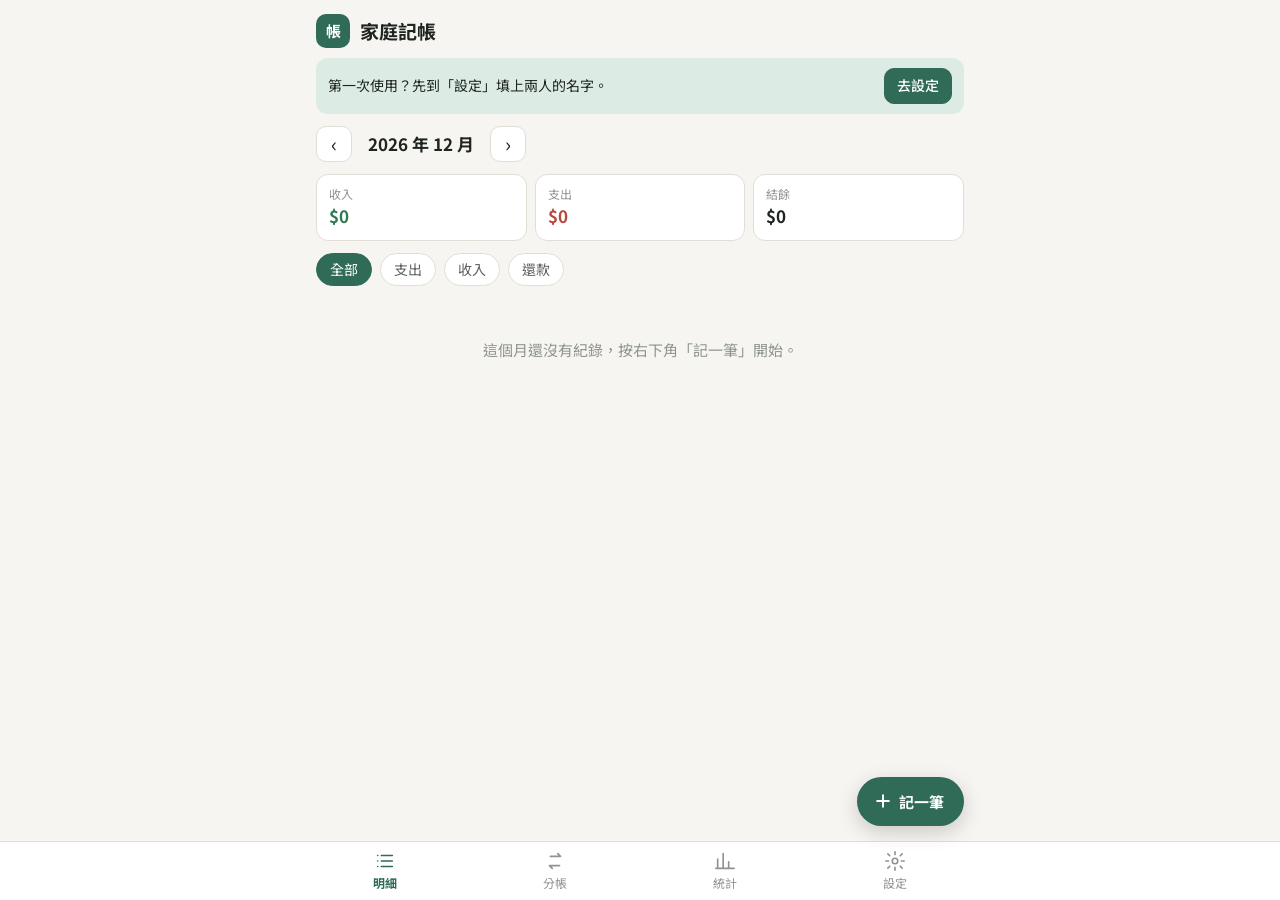
==== apps-script/index.html @ 6732fd61 "update 週日 2026/10/04  0:52:11.28" ====
<!doctype html>
<html lang="zh-Hant">
<head>
<meta charset="utf-8">
<meta name="viewport" content="width=device-width, initial-scale=1, viewport-fit=cover">
<meta name="theme-color" content="#2F6B57">
<!--
  家庭記帳（網頁）
  這個檔案要貼到 Google 試算表的 Apps Script 裡，檔名取 index。
  樣式（<style>）和功能（<script>）都在這一個檔案裡，每一段開頭都有註解說明。
-->
<title>家庭記帳</title>
<link rel="preconnect" href="https://fonts.googleapis.com">
<link rel="preconnect" href="https://fonts.gstatic.com" crossorigin>
<link rel="stylesheet" href="https://fonts.googleapis.com/css2?family=Noto+Sans+TC:wght@400;500;700&display=swap">
<style>
/* ===== css/base.css ===== */
/* ==========================================================
   css/base.css
   顏色主題（淺色／深色）、字型。想換配色改 :root 裡的變數。
   ========================================================== */

html{color-scheme:light}
[hidden]{display:none!important}
:root{
  --bg:#F6F5F1; --surface:#FFFFFF; --surface-2:#EFEDE7; --line:#E2DED5;
  --ink:#1F2421; --ink-2:#5B625D; --ink-3:#8F948F;
  --accent:#2F6B57; --accent-soft:#DCEBE4;     /* 主色（綠） */
  --inc:#2F7A55;  --inc-soft:#DDEFE5;          /* 收入 */
  --exp:#B8483E;  --exp-soft:#F6E1DD;          /* 支出 */
  --tr:#8A6A1F;   --tr-soft:#F3EAD3;           /* 還款 */
  --pa:#3567A6;   --pb:#C0506F;                /* 兩個人的代表色 */
  --shadow:0 1px 2px rgba(20,30,25,.05),0 4px 14px rgba(20,30,25,.05);
  --sans:"Noto Sans TC","PingFang TC","Microsoft JhengHei",system-ui,sans-serif;
}
@media (prefers-color-scheme:dark){
  :root:not([data-theme="light"]){
    color-scheme:dark;
    --bg:#121614; --surface:#1B201D; --surface-2:#242A26; --line:#323A35;
    --ink:#E9EEEA; --ink-2:#B3BCB6; --ink-3:#7F8983;
    --accent:#6FC3A3; --accent-soft:#1F3A30;
    --inc:#6CC596; --inc-soft:#1E3429;
    --exp:#EE8A7E; --exp-soft:#3D2420;
    --tr:#D9B65E; --tr-soft:#382E18;
    --pa:#7FA9E0; --pb:#E68AA4;
    --shadow:0 1px 2px rgba(0,0,0,.3),0 4px 14px rgba(0,0,0,.25);
  }
}
:root[data-theme="dark"]{
  color-scheme:dark;
  --bg:#121614; --surface:#1B201D; --surface-2:#242A26; --line:#323A35;
  --ink:#E9EEEA; --ink-2:#B3BCB6; --ink-3:#7F8983;
  --accent:#6FC3A3; --accent-soft:#1F3A30;
  --inc:#6CC596; --inc-soft:#1E3429;
  --exp:#EE8A7E; --exp-soft:#3D2420;
  --tr:#D9B65E; --tr-soft:#382E18;
  --pa:#7FA9E0; --pb:#E68AA4;
  --shadow:0 1px 2px rgba(0,0,0,.3),0 4px 14px rgba(0,0,0,.25);
}
*{box-sizing:border-box}
body{margin:0;background:var(--bg);color:var(--ink);font-family:var(--sans);font-size:15px;line-height:1.55;-webkit-font-smoothing:antialiased}
body.lock{overflow:hidden}
button,input,select,textarea{font:inherit;color:inherit}
button{cursor:pointer}
a{color:var(--accent)}
:focus-visible{outline:2px solid var(--accent);outline-offset:2px}
.num{font-variant-numeric:tabular-nums}
h1,h2,h3{margin:0;line-height:1.3}
</style>
<style>
/* ===== css/app.css ===== */
/* ==========================================================
   css/app.css
   版面與元件：頁首、分頁列、卡片、列表、分帳、統計、表單。
   ========================================================== */

/* ---------- 版面 ---------- */
.wrap{max-width:680px;margin:0 auto;padding:0 16px calc(150px + env(safe-area-inset-bottom,0px))}
.top{display:flex;align-items:center;gap:10px;padding:calc(14px + env(safe-area-inset-top,0px)) 0 10px}
.top h1{font-size:19px;flex:1}
.logo{width:34px;height:34px;border-radius:10px;background:var(--accent);color:#fff;display:grid;place-items:center;font-weight:700}
.logo.big{width:56px;height:56px;font-size:26px;border-radius:16px;margin:0 auto 12px}
.avatar{width:32px;height:32px;border-radius:50%;background:var(--accent-soft);color:var(--accent);display:grid;place-items:center;font-weight:700}

/* 底部分頁列 */
.tabbar{position:fixed;left:0;right:0;bottom:0;z-index:20;display:flex;justify-content:center;background:var(--surface);border-top:1px solid var(--line);padding-bottom:env(safe-area-inset-bottom,0px)}
.tab{flex:1;max-width:170px;background:none;border:0;padding:8px 0 7px;display:flex;flex-direction:column;align-items:center;gap:2px;color:var(--ink-3);font-size:12px}
.tab svg{width:22px;height:22px}
.tab.on{color:var(--accent);font-weight:700}

/* 記一筆按鈕 */
.fab{position:fixed;z-index:21;right:max(16px,calc(50% - 324px));bottom:calc(74px + env(safe-area-inset-bottom,0px));display:flex;align-items:center;gap:6px;padding:13px 20px 13px 16px;border:0;border-radius:999px;background:var(--accent);color:#fff;font-weight:700;box-shadow:0 6px 20px rgba(0,0,0,.18)}
.fab svg{width:20px;height:20px}

/* ---------- 共用元件 ---------- */
.card{background:var(--surface);border:1px solid var(--line);border-radius:14px;box-shadow:var(--shadow);margin-bottom:14px}
.card.pad{padding:16px}
.card h3{font-size:15px;margin-bottom:12px}
.btn{border:1px solid var(--line);background:var(--surface);border-radius:10px;padding:9px 16px;font-weight:500}
.btn.small{padding:6px 12px;font-size:14px}
.btn.primary{background:var(--accent);border-color:var(--accent);color:#fff}
.btn.danger{color:var(--exp);border-color:var(--exp-soft);margin-right:auto}
.link{background:none;border:0;color:var(--accent);padding:0;font-size:13px}
.icon-btn{width:36px;height:36px;border-radius:10px;border:1px solid var(--line);background:var(--surface);font-size:20px;line-height:1}
.chips{display:flex;gap:8px;overflow-x:auto;margin:4px 0 14px;padding-bottom:2px}
.chips.cwrap{flex-wrap:wrap;overflow:visible;margin:0}
.chip{flex:none;border:1px solid var(--line);background:var(--surface);border-radius:999px;padding:5px 13px;font-size:14px;color:var(--ink-2)}
.chip.on{background:var(--accent);border-color:var(--accent);color:#fff}
.empty{text-align:center;color:var(--ink-3);padding:36px 12px}
.empty.small{padding:12px}
.hint{color:var(--ink-3);font-size:13px;margin:6px 0 12px}
.notice{display:flex;align-items:center;gap:10px;justify-content:space-between;background:var(--accent-soft);border-radius:12px;padding:10px 12px;margin-bottom:12px;font-size:14px}
.notice.err{background:var(--exp-soft);color:var(--exp)}
.dot{display:inline-block;width:10px;height:10px;border-radius:50%;margin-right:6px;vertical-align:middle}
.dot.pa-A{background:var(--pa)}.dot.pa-B{background:var(--pb)}
span.pa-A{color:var(--pa)}span.pa-B{color:var(--pb)}

/* 月份切換 */
.monthbar{display:flex;align-items:center;gap:10px;margin:6px 0 12px}
.monthbar b{font-size:17px;min-width:118px;text-align:center}

/* 三格統計 */
.stats3{display:grid;grid-template-columns:repeat(3,1fr);gap:8px;margin-bottom:12px}
.stats3>div{background:var(--surface);border:1px solid var(--line);border-radius:12px;padding:10px 12px;min-width:0}
.stats3 small{display:block;color:var(--ink-3);font-size:12px;white-space:nowrap;overflow:hidden;text-overflow:ellipsis}
.stats3 b{font-size:17px;display:block;white-space:nowrap;overflow:hidden;text-overflow:ellipsis}
.inc{color:var(--inc)}.exp{color:var(--exp)}

/* ---------- 明細列表 ---------- */
.day{margin-bottom:4px}
.day-h{display:flex;justify-content:space-between;align-items:baseline;padding:4px 4px 6px}
.day-h small{color:var(--ink-3)}
.list{overflow:hidden}
.row{display:flex;align-items:center;gap:12px;width:100%;text-align:left;background:none;border:0;border-bottom:1px solid var(--line);padding:11px 14px}
.row:last-child{border-bottom:0}
.row:hover{background:var(--surface-2)}
.cat{flex:none;width:36px;height:36px;border-radius:50%;display:grid;place-items:center;font-weight:700;font-size:15px}
.cat.exp{background:var(--exp-soft);color:var(--exp)}
.cat.inc{background:var(--inc-soft);color:var(--inc)}
.cat.tr{background:var(--tr-soft);color:var(--tr)}
.row-main{flex:1;min-width:0;display:flex;flex-direction:column}
.row-t{display:flex;gap:8px;align-items:baseline;min-width:0}
.row-t .note{color:var(--ink-2);white-space:nowrap;overflow:hidden;text-overflow:ellipsis}
.row-main small{color:var(--ink-3);font-size:12.5px}
.row-main .owe{color:var(--accent);font-weight:500}
.row-main .run{color:var(--ink-2)}
.amt{flex:none;font-weight:700}
.amt.tr{color:var(--tr)}

/* ---------- 分帳 ---------- */
.hero{background:var(--surface);border:1px solid var(--line);border-radius:18px;box-shadow:var(--shadow);text-align:center;padding:20px 16px;margin:6px 0 12px}
.hero small{color:var(--ink-3)}
.hero-who{font-size:18px;font-weight:700;margin-top:2px}
.hero-big{font-size:40px;font-weight:700;letter-spacing:.5px;margin:2px 0 12px}
.hero.even .hero-big{color:var(--inc);margin-bottom:0}
.hero.even p{margin:0;color:var(--ink-3)}

/* ---------- 統計 ---------- */
.hbars{display:flex;flex-direction:column;gap:9px}
.hbar{display:grid;grid-template-columns:72px 1fr auto;gap:10px;align-items:center;font-size:14px}
.hb-k{white-space:nowrap;overflow:hidden;text-overflow:ellipsis}
.hb-track{height:10px;background:var(--surface-2);border-radius:999px;overflow:hidden}
.hb-fill{display:block;height:100%;border-radius:999px}
.hb-fill.exp{background:var(--exp)}.hb-fill.inc{background:var(--inc)}
.hb-v{text-align:right;min-width:92px}
.hb-v small{color:var(--ink-3);margin-left:6px;font-size:12px}
.tbl{width:100%;border-collapse:collapse;font-size:14px}
.tbl th,.tbl td{padding:8px 4px;border-bottom:1px solid var(--line);text-align:right}
.tbl th:first-child{text-align:left}
.tbl thead th{color:var(--ink-3);font-weight:500;font-size:13px}
.trend{display:flex;gap:8px;align-items:flex-end;height:150px}
.tcol{flex:1;display:flex;flex-direction:column;align-items:center;height:100%;gap:4px}
.tcol small{color:var(--ink-3);font-size:12px}
.tcol.cur small{color:var(--ink);font-weight:700}
.tbars{flex:1;width:100%;display:flex;gap:3px;align-items:flex-end;justify-content:center}
.tb{width:38%;max-width:18px;border-radius:4px 4px 0 0;min-height:1px}
.tb.inc{background:var(--inc)}.tb.exp{background:var(--exp)}
.legend{display:flex;gap:14px;font-size:12px;color:var(--ink-3);margin-top:8px}
.legend i{display:inline-block;width:10px;height:10px;border-radius:3px;margin-right:4px;vertical-align:-1px}
.legend i.inc{background:var(--inc)}.legend i.exp{background:var(--exp)}

/* ---------- 設定 ---------- */
.pfield{display:flex;align-items:center;gap:8px;margin-bottom:10px}
.pfield .dot{margin:0}
.pf-l{font-weight:700;color:var(--ink-2);width:14px}
.field{display:flex;flex-direction:column;gap:5px;font-size:13px;color:var(--ink-2);min-width:0}
.acct-btns{display:flex;gap:8px;flex-wrap:wrap}
img.avatar{object-fit:cover}
.field.need .lbl::after{content:'（請選擇）';color:var(--exp);margin-left:4px}
input{width:100%;border:1px solid var(--line);background:var(--bg);border-radius:10px;padding:9px 11px;color:var(--ink);min-width:0}
input:focus{outline:2px solid var(--accent);outline-offset:-1px}
.tags{display:flex;flex-wrap:wrap;gap:8px;margin-bottom:12px}
.tag{display:inline-flex;align-items:center;gap:2px;background:var(--surface-2);border-radius:999px;padding:4px 6px 4px 12px;font-size:14px}
.tag button{border:0;background:none;color:var(--ink-3);font-size:16px;line-height:1;padding:0 4px}
.addcat{display:flex;gap:8px}
.addcat input{flex:1}
.login{text-align:center;margin-top:40px;padding:32px 20px}
.login h2{margin-bottom:6px}
.login p{color:var(--ink-2)}
.gbtn{display:flex;justify-content:center;min-height:44px;align-items:center;margin:16px 0 4px;color:var(--ink-3)}
.login .notice{justify-content:center}

/* ---------- 表單 ---------- */
.scrim{position:fixed;inset:0;z-index:40;background:rgba(0,0,0,.4);display:flex;align-items:flex-end;justify-content:center}
.sheet{background:var(--surface);width:100%;max-width:560px;max-height:92vh;display:flex;flex-direction:column;border-radius:18px 18px 0 0}
@media (min-width:640px){.scrim{align-items:center}.sheet{border-radius:18px}}
.sheet-h{display:flex;justify-content:space-between;align-items:center;padding:14px 18px;border-bottom:1px solid var(--line)}
.sheet-h h2{font-size:17px}
.x{border:0;background:none;font-size:26px;line-height:1;color:var(--ink-3)}
.sheet-b{padding:14px 18px;overflow-y:auto;display:flex;flex-direction:column;gap:14px}
.sheet-f{display:flex;gap:8px;justify-content:flex-end;padding:12px 18px calc(12px + env(safe-area-inset-bottom,0px));border-top:1px solid var(--line)}
.row2{display:grid;grid-template-columns:1fr 1fr;gap:10px}
.lbl{font-size:13px;color:var(--ink-2)}
input.big{font-size:22px;font-weight:700;padding:7px 11px}
.seg{display:flex;flex-wrap:wrap;background:var(--surface-2);border-radius:11px;padding:3px;gap:3px}
.seg button{flex:1 1 auto;border:0;background:none;border-radius:9px;padding:7px 10px;font-size:14px;color:var(--ink-2);white-space:nowrap}
.seg button.on{background:var(--surface);color:var(--ink);font-weight:700;box-shadow:0 1px 3px rgba(0,0,0,.12)}
.preview{background:var(--accent-soft);border-radius:12px;padding:10px 12px;display:flex;flex-direction:column;gap:2px;font-size:14px}
.preview b{color:var(--accent);font-size:16px}
.preview small{color:var(--ink-2)}

/* 提示訊息 */
.toast{position:fixed;left:50%;transform:translateX(-50%);bottom:calc(140px + env(safe-area-inset-bottom,0px));z-index:60;background:var(--ink);color:var(--bg);padding:9px 16px;border-radius:10px;font-size:14px;max-width:calc(100% - 32px)}
</style>
</head>
<body>
<div class="wrap">
  <!-- ===== 頁首 ===== -->
  <header class="top">
    <div class="logo" aria-hidden="true">帳</div>
    <h1>家庭記帳</h1>
    <div class="who" id="who"></div>
  </header>
  <!-- ===== 主要內容（由 js/views/ 產生） ===== -->
  <main id="view"><div class="empty">載入中…</div></main>
</div>

<!-- ===== 底部分頁列（按鈕由 js/render.js 產生） ===== -->
<nav class="tabbar" id="tabbar" aria-label="分頁"></nav>

<!-- ===== 右下角「記一筆」按鈕 ===== -->
<button class="fab" id="fab" type="button" data-action="new">
  <svg viewBox="0 0 24 24" fill="none" stroke="currentColor" stroke-width="2.4" stroke-linecap="round"><path d="M12 5v14M5 12h14"/></svg><span>記一筆</span>
</button>

<!-- ===== 新增／編輯表單（欄位由 js/form.js 產生） ===== -->
<div class="scrim" id="scrim" hidden>
  <form class="sheet" id="form" novalidate>
    <div class="sheet-h"><h2 id="formTitle">記一筆</h2><button type="button" class="x" data-action="close" aria-label="關閉">×</button></div>
    <div class="sheet-b" id="formBody"></div>
    <div class="sheet-f">
      <button type="button" class="btn danger" id="delBtn" data-action="delete" hidden>刪除</button>
      <button type="button" class="btn" data-action="close">取消</button>
      <button type="submit" class="btn primary">儲存</button>
    </div>
  </form>
</div>
<div class="toast" id="toast" hidden></div>


<!-- ===== 網頁功能（順序很重要，main.js 必須最後） ===== -->
<script>
// ==========================================================
// js/constants.js
// 固定設定：分頁、記帳類型、分攤方式、預設分類。
// ==========================================================

// 底部分頁（id 對應 js/views/ 裡的畫面）
const VIEWS=[
  {id:'records',label:'明細',icon:'<path d="M8 6h12M8 12h12M8 18h12M4 6h.01M4 12h.01M4 18h.01"/>'},
  {id:'settle', label:'分帳',icon:'<path d="M7 7h11l-3-3M17 17H6l3 3"/>'},
  {id:'stats',  label:'統計',icon:'<path d="M4 20V10M10 20V4M16 20v-7M22 20H2"/>'},
  {id:'settings',label:'設定',icon:'<circle cx="12" cy="12" r="3"/><path d="M12 2v3M12 19v3M4.2 4.2l2.1 2.1M17.7 17.7l2.1 2.1M2 12h3M19 12h3M4.2 19.8l2.1-2.1M17.7 6.3l2.1-2.1"/>'}
];

// 記帳類型
const TYPES=[
  {id:'expense', label:'支出'},
  {id:'income',  label:'收入'},
  {id:'transfer',label:'還款'}   // 兩人之間互相還錢（會抵銷分帳的欠款）
];

// 支出的分攤方式
//   equal  = 兩人平分
//   custom = 自己填兩人各吃多少
//   mine   = 付錢的人自己的花費（不用分）
//   other  = 全部是對方的（幫對方代墊）
const SPLITS=[
  {id:'equal', label:'平分'},
  {id:'custom',label:'各付各的（自訂）'},
  {id:'mine',  label:'自己的'},
  {id:'other', label:'幫對方付'}
];

// 收入歸屬
const INCOME_OWNERS=[{id:'A'},{id:'B'},{id:'both',label:'共同'}];

// 預設設定（第一次使用時；之後在「設定」分頁修改，存在雲端）
const DEFAULT_SETTINGS={
  nameA:'', nameB:'',      // 兩人的名字
  expenseCats:['餐飲','日用品','交通','居家','水電瓦斯','娛樂','購物','醫療','孝親','旅遊','其他'],
  incomeCats:['薪水','獎金','投資','紅包','其他']
};

// 「統計」分頁的趨勢圖要顯示幾個月
const TREND_MONTHS=6;
</script>
<script>
// ==========================================================
// js/utils.js
// 小工具：文字跳脫、金額、日期、提示訊息。
// ==========================================================

const $=s=>document.querySelector(s);
// 把文字裡的特殊符號轉掉，避免破壞畫面
function esc(s){return String(s??'').replace(/[&<>"']/g,c=>({'&':'&amp;','<':'&lt;','>':'&gt;','"':'&quot;',"'":'&#39;'}[c]))}
// 金額：1234.5 → $1,234.5
function money(n){n=Math.round((+n||0)*100)/100;return (n<0?'-$':'$')+Math.abs(n).toLocaleString('zh-TW',{maximumFractionDigits:2})}
// 四捨五入到小數兩位（避免 0.1+0.2 這種誤差）
function r2(n){return Math.round((+n||0)*100)/100}
// 今天：YYYY-MM-DD（台灣時間）
function today(){const d=new Date();return `${d.getFullYear()}-${String(d.getMonth()+1).padStart(2,'0')}-${String(d.getDate()).padStart(2,'0')}`}
// 月份往前／往後：shiftMonth('2026-01',-1) → '2025-12'
function shiftMonth(m,n){let [y,mo]=m.split('-').map(Number);mo+=n;while(mo<1){mo+=12;y--}while(mo>12){mo-=12;y++}return `${y}-${String(mo).padStart(2,'0')}`}
// '2026-10' → '2026 年 10 月'
function monthLabel(m){const [y,mo]=m.split('-');return `${y} 年 ${+mo} 月`}
// '2026-10-03' → '10/3（六）'
function dayLabel(d){const t=new Date(d+'T00:00:00');return `${t.getMonth()+1}/${t.getDate()}（${'日一二三四五六'[t.getDay()]}）`}
// 顯示提示訊息幾秒
let toastTimer;
function toast(msg){const t=$('#toast');t.textContent=msg;t.hidden=false;clearTimeout(toastTimer);toastTimer=setTimeout(()=>t.hidden=true,2600)}
</script>
<script>
// ==========================================================
// js/state.js
// 畫面狀態與資料（全部都放在 state 裡，改完呼叫 render() 重畫）。
// ==========================================================

const state={
  view:'records',            // 目前分頁
  month:today().slice(0,7),  // 「明細」「統計」看的月份
  filter:'all',              // 明細篩選：all / expense / income / transfer
  settleAll:false,           // 分帳：false = 只看上次結清後；true = 全部
  entries:[],                // 所有記帳資料
  settings:{...DEFAULT_SETTINGS},
  ready:false,               // 資料是否載入完成
  authError:'',
  user:'',                   // 登入的 Google 帳號（Email）
  draft:null                 // 表單正在編輯的資料
};

// 取得名字：nm('A') → 設定裡的名字，沒填就顯示「成員A」
function nm(p){return (p==='A'?state.settings.nameA:state.settings.nameB)||('成員'+p)}
// 另一個人
function other(p){return p==='A'?'B':'A'}
</script>
<script>
// ==========================================================
// js/calc.js
// 分帳計算（最重要的邏輯都在這裡）。
//
// 每筆支出都記錄：誰付的（payer）、兩人各自的份額（shareA、shareB）。
//   付錢的人幫對方墊了「對方的份額」→ 對方欠付錢的人這麼多。
// 每筆還款記錄：誰給誰（from → to）多少錢 → 抵銷欠款。
//
// 統一用一個數字表示兩人的帳：
//   正數 = B 欠 A；負數 = A 欠 B；0 = 兩清
//
// 例：午餐 500 由 B 付、平分 → A 欠 B 250 → -250
//     晚餐 600 由 A 付、B 吃 200 → B 欠 A 200 → +200
//     合計 -50 → A 要給 B 50
// ==========================================================

// 依分攤方式算出兩人的份額
function computeShares(amount,payer,split,customA){
  amount=r2(amount);
  if(split==='mine')  return payer==='A'?{shareA:amount,shareB:0}:{shareA:0,shareB:amount};
  if(split==='other') return payer==='A'?{shareA:0,shareB:amount}:{shareA:amount,shareB:0};
  if(split==='custom'){const a=Math.min(Math.max(r2(customA),0),amount);return {shareA:a,shareB:r2(amount-a)}}
  // 平分：除不盡時，多出的零頭算在付錢的人身上（對方只要給整數）
  const half=Math.floor(amount/2), rest=r2(amount-half);
  return payer==='A'?{shareA:rest,shareB:half}:{shareA:half,shareB:rest};
}

// 一筆資料對兩人帳的影響（正數 = B 欠 A 增加）
function effect(e){
  if(e.type==='expense')  return e.payer==='A'?r2(e.shareB):-r2(e.shareA);
  if(e.type==='transfer') return e.from==='A'?r2(e.amount):-r2(e.amount);   // A 還給 B → A 欠 B 減少
  return 0;
}

// 用一句話說明這筆資料的影響
function effectText(e){
  const v=effect(e);if(!v)return '';
  if(e.type==='transfer')return `${nm(e.from)} 還給 ${nm(e.to)} ${money(e.amount)}`;
  const debtor=v>0?'B':'A';
  return `${nm(debtor)} 要給 ${nm(other(debtor))} ${money(Math.abs(v))}`;
}

// 依日期排序（舊 → 新；同一天依建立時間）
function byDate(a,b){return a.date<b.date?-1:a.date>b.date?1:(a.createdAt||'')<(b.createdAt||'')?-1:1}

// 計算目前兩人的帳，並列出每一筆的變化
//   balance：目前結餘（正數 = B 欠 A）
//   rows：每筆會影響帳的資料與當時累計
//   lastZero：最後一次兩清是在第幾筆之後（用來只顯示「未結清」的部分）
function settlement(entries){
  const rows=[];let bal=0,lastZero=-1;
  for(const e of [...entries].sort(byDate)){
    const v=effect(e);if(!v)continue;
    bal=r2(bal+v);rows.push({e,v,bal});
    if(Math.abs(bal)<0.005)lastZero=rows.length-1;
  }
  return {balance:bal,rows,lastZero};
}

// 某段期間的統計（entries 已先篩選好期間）
function summarize(list){
  const s={income:0,expense:0,cats:{},incomeCats:{},paidA:0,paidB:0,useA:0,useB:0};
  for(const e of list){
    if(e.type==='expense'){
      s.expense+=e.amount;s.cats[e.category||'其他']=(s.cats[e.category||'其他']||0)+e.amount;
      if(e.payer==='A')s.paidA+=e.amount;else s.paidB+=e.amount;
      s.useA+=e.shareA||0;s.useB+=e.shareB||0;
    }else if(e.type==='income'){
      s.income+=e.amount;s.incomeCats[e.category||'其他']=(s.incomeCats[e.category||'其他']||0)+e.amount;
    }
  }
  for(const k of ['income','expense','paidA','paidB','useA','useB'])s[k]=r2(s[k]);
  return s;
}
</script>
<script>
// ==========================================================
// 資料存取：新增／修改／刪除都經過這裡。
//   sheets = 在 Google Apps Script 上開啟時，資料存在 Google 試算表（Code.gs 的 api 函式）
//   local  = 直接用瀏覽器開這個檔案時，資料只存在這個瀏覽器（測試用）
// 另一半新增的資料：每 30 秒、切回這個頁面時，會自動重新讀取。
// ==========================================================

const LOCAL_KEY='acc-local', REFRESH_MS=30000;
const store={
  mode:'local',sheetUrl:'',busy:0,
  async init(){
    if(window.google?.script?.run){
      this.mode='sheets';
      await this.refresh(true);
      document.addEventListener('visibilitychange',()=>{if(!document.hidden)this.refresh()});
      setInterval(()=>{if(!document.hidden)this.refresh()},REFRESH_MS);
      return;
    }
    try{const raw=JSON.parse(localStorage.getItem(LOCAL_KEY)||'null');
      if(raw){state.entries=raw.entries||[];state.settings={...DEFAULT_SETTINGS,...raw.settings}}}catch{}
    state.ready=true;render();
  },
  // 呼叫 Code.gs 裡的函式，例如 call('apiSave', item)
  call(fn,...args){
    return new Promise((ok,fail)=>google.script.run
      .withSuccessHandler(ok)
      .withFailureHandler(e=>fail({message:String(e?.message||e).replace(/^Error:\s*/,'')}))
      [fn](...args));
  },
  // 重新讀取全部資料（first = 第一次載入，失敗時要顯示錯誤）
  async refresh(first){
    if(this.mode!=='sheets'||this.busy)return;
    try{
      const j=await this.call('apiList');
      if(this.busy)return;   // 讀取途中有人在存檔，等下次再更新，避免畫面跳回舊資料
      state.entries=j.entries||[];
      state.settings={...DEFAULT_SETTINGS,...j.settings};
      state.user=j.user||'';this.sheetUrl=j.sheetUrl||'';state.authError='';
    }catch(e){
      if(!first)return;   // 背景更新失敗就算了，下次再試
      state.authError=e.message||'讀取失敗';
    }
    state.ready=true;render();
  },
  canWrite(){return true},
  newId(){return 'e'+Date.now().toString(36)+Math.random().toString(36).slice(2,6)},
  persistLocal(){try{localStorage.setItem(LOCAL_KEY,JSON.stringify({entries:state.entries,settings:state.settings}))}catch{toast('這個瀏覽器無法儲存資料')}},
  // 先改畫面，再存到試算表；失敗就還原
  async sync(apply,fn,arg){
    const backup={entries:state.entries.slice(),settings:{...state.settings}};
    apply();render();
    if(this.mode==='local'){this.persistLocal();return}
    this.busy++;
    try{await this.call(fn,arg)}
    catch(e){state.entries=backup.entries;state.settings=backup.settings;render();throw e}
    finally{this.busy--}
  },
  async save(item){
    return this.sync(()=>{
      const i=state.entries.findIndex(e=>e.id===item.id);
      if(i>=0)state.entries[i]=item;else state.entries.push(item);
    },'apiSave',item);
  },
  async remove(id){
    return this.sync(()=>{state.entries=state.entries.filter(e=>e.id!==id)},'apiRemove',id);
  },
  async saveSettings(next){
    return this.sync(()=>{state.settings={...state.settings,...next}},'apiSaveSettings',{...state.settings,...next});
  }
};
</script>
<script>
// ==========================================================
// js/views/records.js
// 「明細」分頁：每月收支總覽＋每天的記帳列表。
// ==========================================================

// 月份切換列（明細、統計共用）
function monthBar(){
  return `<div class="monthbar">
    <button class="icon-btn" data-month="-1" aria-label="上個月">‹</button>
    <b>${monthLabel(state.month)}</b>
    <button class="icon-btn" data-month="1" aria-label="下個月">›</button>
    ${state.month!==today().slice(0,7)?'<button class="chip" data-month="now">回本月</button>':''}
  </div>`;
}

// 收入／支出／結餘三格
function sumBoxes(s){
  const net=r2(s.income-s.expense);
  return `<div class="stats3">
    <div><small>收入</small><b class="num inc">${money(s.income)}</b></div>
    <div><small>支出</small><b class="num exp">${money(s.expense)}</b></div>
    <div><small>結餘</small><b class="num ${net<0?'exp':''}">${money(net)}</b></div>
  </div>`;
}

// 名字還沒設定時的提醒
function nameHint(){
  if(state.settings.nameA&&state.settings.nameB)return '';
  return `<div class="notice">第一次使用？先到「設定」填上兩人的名字。<button class="btn small primary" data-view="settings">去設定</button></div>`;
}

// 一筆記帳的列（明細、分帳共用）
function entryRow(e,extra=''){
  let icon,title,sub,amt,cls;
  if(e.type==='transfer'){
    icon='還';title='還款';sub=`${nm(e.from)} → ${nm(e.to)}`;amt=money(e.amount);cls='tr';
  }else if(e.type==='income'){
    icon=(e.category||'收')[0];title=e.category||'收入';
    sub=e.owner==='both'?'共同收入':`${nm(e.owner)}的收入`;amt='+'+money(e.amount);cls='inc';
  }else{
    icon=(e.category||'支')[0];title=e.category||'支出';
    const sp=SPLITS.find(s=>s.id===e.split)?.label||'';
    sub=`${nm(e.payer)}付 · ${sp}`;
    const t=effectText(e);if(t)sub+=` · <span class="owe">${esc(t)}</span>`;
    amt=money(e.amount);cls='exp';
  }
  return `<button class="row" data-edit="${esc(e.id)}">
    <span class="cat ${cls}">${esc(icon)}</span>
    <span class="row-main"><span class="row-t"><b>${esc(title)}</b>${e.note?`<span class="note">${esc(e.note)}</span>`:''}</span><small>${sub}</small>${extra}</span>
    <span class="amt num ${cls}">${amt}</span>
  </button>`;
}

function viewRecords(){
  const list=state.entries.filter(e=>(e.date||'').startsWith(state.month));
  const s=summarize(list);
  const shown=list.filter(e=>state.filter==='all'||e.type===state.filter).sort((a,b)=>-byDate(a,b));
  // 依日期分組
  const days={};for(const e of shown)(days[e.date]??=[]).push(e);
  const groups=Object.keys(days).map(d=>{
    const ds=summarize(days[d]);
    return `<section class="day"><div class="day-h"><b>${dayLabel(d)}</b><small class="num">${ds.expense?'支出 '+money(ds.expense):''}${ds.income?'　收入 '+money(ds.income):''}</small></div>
      <div class="card list">${days[d].map(e=>entryRow(e)).join('')}</div></section>`;
  }).join('');
  const f=[['all','全部'],['expense','支出'],['income','收入'],['transfer','還款']];
  return `${nameHint()}${monthBar()}${sumBoxes(s)}
    <div class="chips">${f.map(([id,l])=>`<button class="chip ${state.filter===id?'on':''}" data-filter="${id}">${l}</button>`).join('')}</div>
    ${groups||'<div class="empty">這個月還沒有紀錄，按右下角「記一筆」開始。</div>'}`;
}
</script>
<script>
// ==========================================================
// js/views/settle.js
// 「分帳」分頁：目前誰要給誰多少錢、每一筆怎麼算出來的。
// ==========================================================

function viewSettle(){
  const {balance,rows,lastZero}=settlement(state.entries);
  const open=rows.slice(lastZero+1);            // 上次兩清之後的紀錄
  const list=(state.settleAll?rows:open).slice().reverse();
  // 未結清期間：各自幫對方墊了多少、已還多少
  let aForB=0,bForA=0,paid=0;
  for(const r of open){
    if(r.e.type==='transfer')paid+=r.e.amount;
    else if(r.v>0)aForB+=r.v;else bForA+=-r.v;
  }
  const debtor=balance>0?'B':'A', creditor=other(debtor), amt=Math.abs(balance);
  const hero=amt<0.005
    ?`<div class="hero even"><small>目前</small><div class="hero-big">兩清</div><p>沒有人欠誰錢</p></div>`
    :`<div class="hero"><small>目前</small>
        <div class="hero-who"><span class="pa-${debtor}">${esc(nm(debtor))}</span> 要給 <span class="pa-${creditor}">${esc(nm(creditor))}</span></div>
        <div class="hero-big num">${money(amt)}</div>
        <button class="btn primary" data-action="settleup">記錄還款</button>
      </div>`;
  const items=list.map(r=>entryRow(r.e,`<small class="run num">累計：${
    Math.abs(r.bal)<0.005?'兩清':`${esc(nm(r.bal>0?'B':'A'))} 欠 ${esc(nm(r.bal>0?'A':'B'))} ${money(Math.abs(r.bal))}`}　·　${dayLabel(r.e.date)}</small>`)).join('');
  return `${nameHint()}${hero}
    <div class="stats3">
      <div><small>${esc(nm('A'))} 幫 ${esc(nm('B'))} 墊</small><b class="num">${money(aForB)}</b></div>
      <div><small>${esc(nm('B'))} 幫 ${esc(nm('A'))} 墊</small><b class="num">${money(bForA)}</b></div>
      <div><small>已還款</small><b class="num">${money(paid)}</b></div>
    </div>
    <p class="hint">只有「平分」「自訂」「幫對方付」的支出會算進分帳；「自己的」花費不會。上方數字是上次兩清之後的累計。</p>
    <div class="chips">
      <button class="chip ${state.settleAll?'':'on'}" data-settle="open">未結清（${open.length}）</button>
      <button class="chip ${state.settleAll?'on':''}" data-settle="all">全部紀錄（${rows.length}）</button>
    </div>
    ${items?`<div class="card list">${items}</div>`:'<div class="empty">沒有需要分帳的紀錄。</div>'}`;
}
</script>
<script>
// ==========================================================
// js/views/stats.js
// 「統計」分頁：分類占比、兩人花費、近幾個月趨勢。
// ==========================================================

// 橫條圖（分類）
function hbars(obj,cls){
  const arr=Object.entries(obj).sort((a,b)=>b[1]-a[1]);
  const total=arr.reduce((a,[,v])=>a+v,0);
  if(!arr.length)return '<div class="empty small">沒有資料</div>';
  const max=arr[0][1];
  return `<div class="hbars">${arr.map(([k,v])=>`<div class="hbar">
    <span class="hb-k">${esc(k)}</span>
    <span class="hb-track"><span class="hb-fill ${cls}" style="width:${(v/max*100).toFixed(1)}%"></span></span>
    <span class="hb-v num">${money(v)}<small>${Math.round(v/total*100)}%</small></span></div>`).join('')}</div>`;
}

function viewStats(){
  const list=state.entries.filter(e=>(e.date||'').startsWith(state.month));
  const s=summarize(list);
  // 近幾個月趨勢
  const months=[];for(let i=TREND_MONTHS-1;i>=0;i--)months.push(shiftMonth(state.month,-i));
  const ms=months.map(m=>({m,...summarize(state.entries.filter(e=>(e.date||'').startsWith(m)))}));
  const max=Math.max(1,...ms.map(x=>Math.max(x.income,x.expense)));
  const trend=`<div class="trend">${ms.map(x=>`<div class="tcol ${x.m===state.month?'cur':''}" title="${monthLabel(x.m)}　收入 ${money(x.income)}　支出 ${money(x.expense)}">
      <div class="tbars"><span class="tb inc" style="height:${x.income/max*100}%"></span><span class="tb exp" style="height:${x.expense/max*100}%"></span></div>
      <small>${+x.m.slice(5)}月</small></div>`).join('')}</div>
    <div class="legend"><span><i class="inc"></i>收入</span><span><i class="exp"></i>支出</span></div>`;
  const person=p=>`<tr><th><span class="dot pa-${p}"></span>${esc(nm(p))}</th><td class="num">${money(s['paid'+p])}</td><td class="num">${money(s['use'+p])}</td></tr>`;
  return `${monthBar()}${sumBoxes(s)}
    <section class="card pad"><h3>支出分類</h3>${hbars(s.cats,'exp')}</section>
    <section class="card pad"><h3>兩人花費</h3>
      <table class="tbl"><thead><tr><th></th><th>實際掏錢</th><th>自己花掉</th></tr></thead><tbody>${person('A')}${person('B')}</tbody></table>
      <p class="hint">「實際掏錢」是誰付的帳；「自己花掉」是依分攤方式算出各自吃了多少。</p></section>
    <section class="card pad"><h3>收入分類</h3>${hbars(s.incomeCats,'inc')}</section>
    <section class="card pad"><h3>近 ${TREND_MONTHS} 個月收支</h3>${trend}</section>`;
}
</script>
<script>
// ==========================================================
// js/views/settings.js
// 「設定」分頁：帳號、兩人名字、分類、匯出。
// ==========================================================

function catEditor(key,title){
  return `<section class="card pad"><h3>${title}</h3>
    <div class="tags">${state.settings[key].map((c,i)=>`<span class="tag">${esc(c)}<button type="button" data-delcat="${key}:${i}" aria-label="刪除 ${esc(c)}">×</button></span>`).join('')}</div>
    <form class="addcat" data-addcat="${key}"><input name="c" placeholder="新增分類" maxlength="10"><button class="btn small">加入</button></form></section>`;
}

function viewSettings(){
  const st=state.settings;
  const acct=store.mode==='sheets'
    ?`<p>登入的 Google 帳號：<b>${esc(state.user||'')}</b></p>
      <p>資料存在 Google 試算表${store.sheetUrl?`：<a href="${esc(store.sheetUrl)}" target="_blank" rel="noopener">開啟試算表</a>`:''}</p>
      <p class="hint">想下載備份：打開試算表 → 檔案 → 下載（Excel 或 CSV）。</p>
      <button class="btn small" data-action="reload">重新讀取</button>`
    :`<p class="hint">目前是「本機測試模式」，資料只存在這個瀏覽器。部署到 Google Apps Script 後才會存到試算表（見 README.md）。</p>`;
  const person=p=>`<label class="pfield"><span class="dot pa-${p}"></span><span class="pf-l">${p}</span>
      <input name="name${p}" value="${esc(st['name'+p])}" placeholder="${p==='A'?'例如：老公':'例如：老婆'}" maxlength="10"></label>`;
  return `<section class="card pad"><h3>帳號</h3>${acct}</section>
    <form class="card pad" id="peopleForm"><h3>兩個人的名字</h3>
      ${person('A')}${person('B')}
      <button class="btn primary">儲存</button></form>
    ${catEditor('expenseCats','支出分類')}
    ${catEditor('incomeCats','收入分類')}`;
}
</script>
<script>
// ==========================================================
// js/render.js
// 重畫畫面：分頁列、右上角使用者、目前分頁的內容。
// ==========================================================

function render(){
  // 分頁列
  $('#tabbar').innerHTML=VIEWS.map(v=>`<button class="tab ${state.view===v.id?'on':''}" data-view="${v.id}">
    <svg viewBox="0 0 24 24" fill="none" stroke="currentColor" stroke-width="1.8" stroke-linecap="round" stroke-linejoin="round">${v.icon}</svg><span>${v.label}</span></button>`).join('');
  const u=state.user;
  $('#who').innerHTML=u?`<span class="avatar" title="${esc(u)}">${esc(u[0].toUpperCase())}</span>`:'';
  $('#fab').hidden=!state.ready||state.view==='settings';
  const v=$('#view');
  if(!state.ready){v.innerHTML='<div class="empty">載入中…</div>';return}
  const err=state.authError?`<div class="notice err">${esc(state.authError)}</div>`:'';
  v.innerHTML=err+({records:viewRecords,settle:viewSettle,stats:viewStats,settings:viewSettings}[state.view])();
}
</script>
<script>
// ==========================================================
// js/form.js
// 記一筆／編輯表單。欄位會依「支出／收入／還款」切換。
// 表單內容放在 state.draft，按按鈕切換選項時重畫表單。
// ==========================================================

// 分段按鈕（例如：誰付的 A / B）
function seg(key,opts){
  return `<div class="seg">${opts.map(o=>`<button type="button" class="${String(state.draft[key])===String(o.id)?'on':''}" data-set="${key}:${o.id}">${esc(o.label??nm(o.id))}</button>`).join('')}</div>`;
}
const field=(label,inner,cls='')=>`<div class="field ${cls}"><span class="lbl">${label}</span>${inner}</div>`;

// 開啟表單：item = 要編輯的資料；preset = 新增時的預設值
function openForm(item,preset={}){
  const d=item?{...item}:{type:'expense',date:today(),amount:'',category:'',note:'',payer:'',split:'equal',owner:'',from:'',to:'',...preset};
  if(d.type==='expense'&&d.split==='custom')d.customA=d.shareA;
  state.draft=d;
  $('#formTitle').textContent=item?'編輯':'記一筆';
  $('#delBtn').hidden=!item;delete $('#delBtn').dataset.armed;$('#delBtn').textContent='刪除';
  renderForm();
  $('#scrim').hidden=false;document.body.classList.add('lock');
  if(!item)setTimeout(()=>$('#formBody [name=amount]')?.focus(),60);
}
function closeForm(){$('#scrim').hidden=true;document.body.classList.remove('lock');state.draft=null}

function renderForm(){
  const d=state.draft, st=state.settings;
  let h=field('類型',seg('type',TYPES));
  h+=`<div class="row2">${field('金額',`<input name="amount" type="number" inputmode="decimal" min="0" step="any" value="${esc(d.amount)}" placeholder="0" class="big num" required>`)}
      ${field('日期',`<input name="date" type="date" value="${esc(d.date)}" required>`)}</div>`;
  if(d.type==='transfer'){
    h+=field('誰還給誰',`<div class="seg">
      <button type="button" class="${d.from==='A'?'on':''}" data-set="from:A">${esc(nm('A'))} → ${esc(nm('B'))}</button>
      <button type="button" class="${d.from==='B'?'on':''}" data-set="from:B">${esc(nm('B'))} → ${esc(nm('A'))}</button></div>`,d.from?'':'need');
  }else{
    const cats=d.type==='income'?st.incomeCats:st.expenseCats;
    if(!cats.includes(d.category))d.category=cats[0]||'';
    h+=field('分類',`<div class="chips cwrap">${cats.map(c=>`<button type="button" class="chip ${d.category===c?'on':''}" data-set="category:${esc(c)}">${esc(c)}</button>`).join('')}</div>`);
  }
  if(d.type==='expense'){
    h+=field('誰付的',seg('payer',[{id:'A'},{id:'B'}]),d.payer?'':'need');
    h+=field('怎麼分',seg('split',SPLITS));
    if(d.split==='custom')h+=`<div class="row2">
      ${field(esc(nm('A'))+' 的部分',`<input name="customA" type="number" inputmode="decimal" min="0" step="any" value="${esc(d.customA??'')}" class="num">`)}
      ${field(esc(nm('B'))+' 的部分',`<input name="customB" type="number" inputmode="decimal" min="0" step="any" value="${esc(d.customA!==undefined&&d.customA!==''?r2((+d.amount||0)-d.customA):'')}" class="num">`)}</div>`;
    h+=`<div class="preview" id="preview"></div>`;
  }
  if(d.type==='income')h+=field('誰的收入',seg('owner',INCOME_OWNERS),d.owner?'':'need');
  h+=field('備註',`<input name="note" value="${esc(d.note||'')}" placeholder="${d.type==='expense'?'例如：午餐、全聯':'選填'}" maxlength="40">`);
  $('#formBody').innerHTML=h;
  updatePreview();
}

// 表單下方即時顯示「誰要給誰多少」
function updatePreview(){
  const d=state.draft,p=$('#preview');if(!p||d.type!=='expense')return;
  const amt=+d.amount||0;
  if(!amt||!d.payer){p.innerHTML=`<small>${amt?'選「誰付的」後':'輸入金額後'}會顯示分帳結果</small>`;return}
  const s=computeShares(amt,d.payer,d.split,+d.customA||0);
  const e={type:'expense',payer:d.payer,...s};
  const t=effectText(e);
  p.innerHTML=`<span>${esc(nm('A'))} ${money(s.shareA)}　·　${esc(nm('B'))} ${money(s.shareB)}</span><b>${t?esc(t):'不用分帳'}</b>`;
}

// 把表單內容整理成要存的資料
function buildItem(){
  const d=state.draft, amount=r2(d.amount);
  const base={id:d.id||store.newId(),type:d.type,date:d.date,amount,note:(d.note||'').trim(),
    createdAt:d.createdAt||new Date().toISOString(),createdBy:d.createdBy||'',updatedAt:new Date().toISOString()};
  if(d.type==='expense'){
    if(d.split==='custom'&&(+d.customA<0||+d.customA>amount))throw '自訂金額不能超過總金額';
    return {...base,category:d.category,payer:d.payer,split:d.split,...computeShares(amount,d.payer,d.split,+d.customA||0)};
  }
  if(d.type==='income')return {...base,category:d.category,owner:d.owner};
  return {...base,from:d.from,to:other(d.from)};
}

async function submitForm(){
  const d=state.draft;
  if(!(+d.amount>0))return toast('請輸入金額');
  if(!d.date)return toast('請選日期');
  if(d.type==='expense'&&!d.payer)return toast('請選誰付的');
  if(d.type==='income'&&!d.owner)return toast('請選誰的收入');
  if(d.type==='transfer'&&!d.from)return toast('請選誰還給誰');
  let item;try{item=buildItem()}catch(m){return toast(m)}
  closeForm();
  try{await store.save(item);toast('已儲存')}
  catch(e){toast('儲存失敗：'+(e?.message||e?.code||e))}
}
async function deleteEntry(){
  const d=state.draft;if(!d?.id)return;
  const b=$('#delBtn');   // 按第一次變成「確定刪除？」，再按一次才刪除
  if(!b.dataset.armed){b.dataset.armed='1';b.textContent='確定刪除？';return}
  closeForm();
  try{await store.remove(d.id);toast('已刪除')}catch(e){toast('刪除失敗：'+(e?.message||e?.code||e))}
}
</script>
<script>
// ==========================================================
// js/events.js
// 按鈕與輸入事件（全部集中在這裡）。
// ==========================================================

document.addEventListener('click',e=>{
  const b=e.target.closest('button,[data-edit]');if(!b)return;
  const ds=b.dataset;
  if(ds.view){state.view=ds.view;render();scrollTo(0,0);return}
  if(ds.month){state.month=ds.month==='now'?today().slice(0,7):shiftMonth(state.month,+ds.month);render();return}
  if(ds.filter){state.filter=ds.filter;render();return}
  if(ds.settle){state.settleAll=ds.settle==='all';render();return}
  if(ds.edit){const it=state.entries.find(x=>x.id===ds.edit);if(it)openForm(it);return}
  if(ds.set){   // 表單裡的分段按鈕
    const i=ds.set.indexOf(':'),k=ds.set.slice(0,i),v=ds.set.slice(i+1);
    state.draft[k]=v;
    if(k==='split'&&v==='custom'&&state.draft.customA===undefined)state.draft.customA=Math.floor((+state.draft.amount||0)/2);
    renderForm();return;
  }
  if(ds.delcat){
    const [k,i]=ds.delcat.split(':');
    if(state.settings[k].length<=1)return toast('至少要保留一個分類');
    store.saveSettings({[k]:state.settings[k].filter((_,j)=>j!==+i)}).catch(e=>toast('儲存失敗：'+(e?.message||e?.code)));return;
  }
  switch(ds.action){
    case 'new':openForm(null);break;
    case 'close':closeForm();break;
    case 'delete':deleteEntry();break;
    case 'reload':store.refresh(true).then(()=>toast('已更新'));break;
    case 'settleup':{
      const {balance}=settlement(state.entries);
      const from=balance>0?'B':'A';
      openForm(null,{type:'transfer',from,to:other(from),amount:Math.abs(balance),note:'結清'});
      break;
    }
  }
});

// 表單輸入：即時更新 draft
$('#form').addEventListener('input',e=>{
  const t=e.target,d=state.draft;if(!d||!t.name)return;
  if(t.name==='customB'){   // 填 B 的部分 → 自動算 A 的部分
    d.customA=t.value===''?'':r2((+d.amount||0)-(+t.value||0));
    const a=$('#form [name=customA]');if(a)a.value=d.customA;
  }else{
    d[t.name]=t.value;
    if(t.name==='customA'||t.name==='amount'){
      const b=$('#form [name=customB]');
      if(b&&d.customA!==''&&d.customA!==undefined)b.value=r2((+d.amount||0)-(+d.customA||0));
    }
  }
  updatePreview();
});
$('#form').addEventListener('submit',e=>{e.preventDefault();submitForm()});
$('#scrim').addEventListener('click',e=>{if(e.target.id==='scrim')closeForm()});
document.addEventListener('keydown',e=>{if(e.key==='Escape'&&!$('#scrim').hidden)closeForm()});

// 設定頁：儲存名字、新增分類
document.addEventListener('submit',e=>{
  const f=e.target;
  if(f.id==='peopleForm'){
    e.preventDefault();
    store.saveSettings({nameA:f.nameA.value.trim(),nameB:f.nameB.value.trim()}).then(()=>toast('已儲存')).catch(e=>toast('儲存失敗：'+(e?.message||e?.code)));
  }else if(f.dataset.addcat){
    e.preventDefault();
    const k=f.dataset.addcat,v=f.c.value.trim();
    if(!v)return;if(state.settings[k].includes(v))return toast('已經有這個分類');
    store.saveSettings({[k]:[...state.settings[k],v]}).catch(e=>toast('儲存失敗：'+(e?.message||e?.code)));
  }
});
</script>
<script>
// ==========================================================
// js/main.js
// 程式進入點：先畫出畫面，再開始讀取資料。必須是最後一個載入的檔案。
// ==========================================================

render();
store.init();
</script>
</body>
</html>
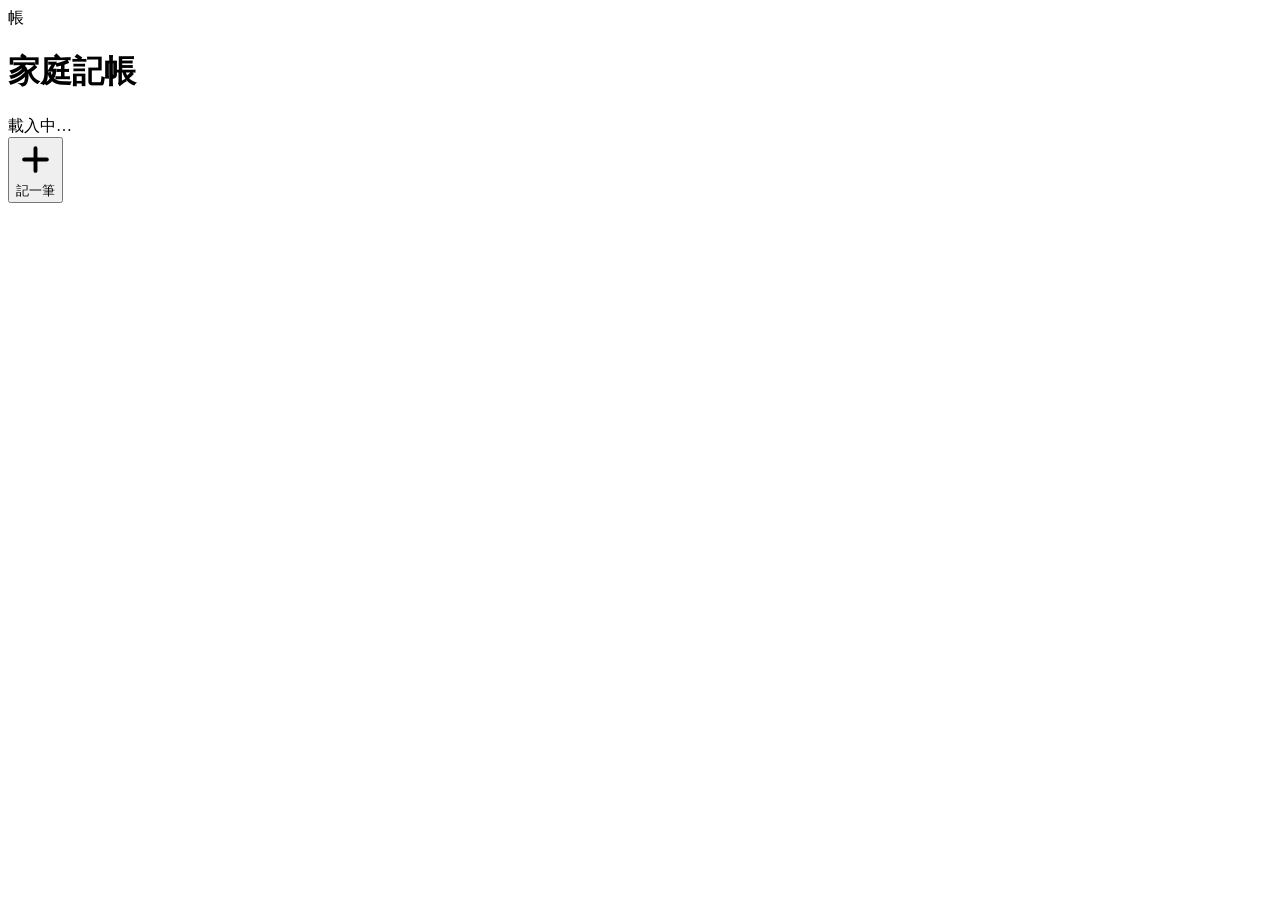
==== commit ef1e5e80: "update 週日 2026/10/04  1:52:47.05" ====
--- a/apps-script/index.html
+++ b/apps-script/index.html
@@ -2,226 +2,22 @@
 <html lang="zh-Hant">
 <head>
 <meta charset="utf-8">
-<meta name="viewport" content="width=device-width, initial-scale=1, viewport-fit=cover">
-<meta name="theme-color" content="#2F6B57">
+<base target="_top">
 <!--
-  家庭記帳（網頁）
-  這個檔案要貼到 Google 試算表的 Apps Script 裡，檔名取 index。
-  樣式（<style>）和功能（<script>）都在這一個檔案裡，每一段開頭都有註解說明。
+  index（網頁骨架）
+  這個檔案只放畫面的骨架（頁首、分頁列、表單外框）。
+  樣式在 css/ 資料夾、功能在 js/ 資料夾，用 include('檔名') 插進來（include 在 Code.gs）。
+  載入順序很重要：後面的檔案會用到前面檔案的東西，js/main 一定要最後。
 -->
-<title>家庭記帳</title>
 <link rel="preconnect" href="https://fonts.googleapis.com">
 <link rel="preconnect" href="https://fonts.gstatic.com" crossorigin>
 <link rel="stylesheet" href="https://fonts.googleapis.com/css2?family=Noto+Sans+TC:wght@400;500;700&display=swap">
-<style>
-/* ===== css/base.css ===== */
-/* ==========================================================
-   css/base.css
-   顏色主題（淺色／深色）、字型。想換配色改 :root 裡的變數。
-   ========================================================== */
 
-html{color-scheme:light}
-[hidden]{display:none!important}
-:root{
-  --bg:#F6F5F1; --surface:#FFFFFF; --surface-2:#EFEDE7; --line:#E2DED5;
-  --ink:#1F2421; --ink-2:#5B625D; --ink-3:#8F948F;
-  --accent:#2F6B57; --accent-soft:#DCEBE4;     /* 主色（綠） */
-  --inc:#2F7A55;  --inc-soft:#DDEFE5;          /* 收入 */
-  --exp:#B8483E;  --exp-soft:#F6E1DD;          /* 支出 */
-  --tr:#8A6A1F;   --tr-soft:#F3EAD3;           /* 還款 */
-  --pa:#3567A6;   --pb:#C0506F;                /* 兩個人的代表色 */
-  --shadow:0 1px 2px rgba(20,30,25,.05),0 4px 14px rgba(20,30,25,.05);
-  --sans:"Noto Sans TC","PingFang TC","Microsoft JhengHei",system-ui,sans-serif;
-}
-@media (prefers-color-scheme:dark){
-  :root:not([data-theme="light"]){
-    color-scheme:dark;
-    --bg:#121614; --surface:#1B201D; --surface-2:#242A26; --line:#323A35;
-    --ink:#E9EEEA; --ink-2:#B3BCB6; --ink-3:#7F8983;
-    --accent:#6FC3A3; --accent-soft:#1F3A30;
-    --inc:#6CC596; --inc-soft:#1E3429;
-    --exp:#EE8A7E; --exp-soft:#3D2420;
-    --tr:#D9B65E; --tr-soft:#382E18;
-    --pa:#7FA9E0; --pb:#E68AA4;
-    --shadow:0 1px 2px rgba(0,0,0,.3),0 4px 14px rgba(0,0,0,.25);
-  }
-}
-:root[data-theme="dark"]{
-  color-scheme:dark;
-  --bg:#121614; --surface:#1B201D; --surface-2:#242A26; --line:#323A35;
-  --ink:#E9EEEA; --ink-2:#B3BCB6; --ink-3:#7F8983;
-  --accent:#6FC3A3; --accent-soft:#1F3A30;
-  --inc:#6CC596; --inc-soft:#1E3429;
-  --exp:#EE8A7E; --exp-soft:#3D2420;
-  --tr:#D9B65E; --tr-soft:#382E18;
-  --pa:#7FA9E0; --pb:#E68AA4;
-  --shadow:0 1px 2px rgba(0,0,0,.3),0 4px 14px rgba(0,0,0,.25);
-}
-*{box-sizing:border-box}
-body{margin:0;background:var(--bg);color:var(--ink);font-family:var(--sans);font-size:15px;line-height:1.55;-webkit-font-smoothing:antialiased}
-body.lock{overflow:hidden}
-button,input,select,textarea{font:inherit;color:inherit}
-button{cursor:pointer}
-a{color:var(--accent)}
-:focus-visible{outline:2px solid var(--accent);outline-offset:2px}
-.num{font-variant-numeric:tabular-nums}
-h1,h2,h3{margin:0;line-height:1.3}
-</style>
-<style>
-/* ===== css/app.css ===== */
-/* ==========================================================
-   css/app.css
-   版面與元件：頁首、分頁列、卡片、列表、分帳、統計、表單。
-   ========================================================== */
-
-/* ---------- 版面 ---------- */
-.wrap{max-width:680px;margin:0 auto;padding:0 16px calc(150px + env(safe-area-inset-bottom,0px))}
-.top{display:flex;align-items:center;gap:10px;padding:calc(14px + env(safe-area-inset-top,0px)) 0 10px}
-.top h1{font-size:19px;flex:1}
-.logo{width:34px;height:34px;border-radius:10px;background:var(--accent);color:#fff;display:grid;place-items:center;font-weight:700}
-.logo.big{width:56px;height:56px;font-size:26px;border-radius:16px;margin:0 auto 12px}
-.avatar{width:32px;height:32px;border-radius:50%;background:var(--accent-soft);color:var(--accent);display:grid;place-items:center;font-weight:700}
-
-/* 底部分頁列 */
-.tabbar{position:fixed;left:0;right:0;bottom:0;z-index:20;display:flex;justify-content:center;background:var(--surface);border-top:1px solid var(--line);padding-bottom:env(safe-area-inset-bottom,0px)}
-.tab{flex:1;max-width:170px;background:none;border:0;padding:8px 0 7px;display:flex;flex-direction:column;align-items:center;gap:2px;color:var(--ink-3);font-size:12px}
-.tab svg{width:22px;height:22px}
-.tab.on{color:var(--accent);font-weight:700}
-
-/* 記一筆按鈕 */
-.fab{position:fixed;z-index:21;right:max(16px,calc(50% - 324px));bottom:calc(74px + env(safe-area-inset-bottom,0px));display:flex;align-items:center;gap:6px;padding:13px 20px 13px 16px;border:0;border-radius:999px;background:var(--accent);color:#fff;font-weight:700;box-shadow:0 6px 20px rgba(0,0,0,.18)}
-.fab svg{width:20px;height:20px}
-
-/* ---------- 共用元件 ---------- */
-.card{background:var(--surface);border:1px solid var(--line);border-radius:14px;box-shadow:var(--shadow);margin-bottom:14px}
-.card.pad{padding:16px}
-.card h3{font-size:15px;margin-bottom:12px}
-.btn{border:1px solid var(--line);background:var(--surface);border-radius:10px;padding:9px 16px;font-weight:500}
-.btn.small{padding:6px 12px;font-size:14px}
-.btn.primary{background:var(--accent);border-color:var(--accent);color:#fff}
-.btn.danger{color:var(--exp);border-color:var(--exp-soft);margin-right:auto}
-.link{background:none;border:0;color:var(--accent);padding:0;font-size:13px}
-.icon-btn{width:36px;height:36px;border-radius:10px;border:1px solid var(--line);background:var(--surface);font-size:20px;line-height:1}
-.chips{display:flex;gap:8px;overflow-x:auto;margin:4px 0 14px;padding-bottom:2px}
-.chips.cwrap{flex-wrap:wrap;overflow:visible;margin:0}
-.chip{flex:none;border:1px solid var(--line);background:var(--surface);border-radius:999px;padding:5px 13px;font-size:14px;color:var(--ink-2)}
-.chip.on{background:var(--accent);border-color:var(--accent);color:#fff}
-.empty{text-align:center;color:var(--ink-3);padding:36px 12px}
-.empty.small{padding:12px}
-.hint{color:var(--ink-3);font-size:13px;margin:6px 0 12px}
-.notice{display:flex;align-items:center;gap:10px;justify-content:space-between;background:var(--accent-soft);border-radius:12px;padding:10px 12px;margin-bottom:12px;font-size:14px}
-.notice.err{background:var(--exp-soft);color:var(--exp)}
-.dot{display:inline-block;width:10px;height:10px;border-radius:50%;margin-right:6px;vertical-align:middle}
-.dot.pa-A{background:var(--pa)}.dot.pa-B{background:var(--pb)}
-span.pa-A{color:var(--pa)}span.pa-B{color:var(--pb)}
-
-/* 月份切換 */
-.monthbar{display:flex;align-items:center;gap:10px;margin:6px 0 12px}
-.monthbar b{font-size:17px;min-width:118px;text-align:center}
-
-/* 三格統計 */
-.stats3{display:grid;grid-template-columns:repeat(3,1fr);gap:8px;margin-bottom:12px}
-.stats3>div{background:var(--surface);border:1px solid var(--line);border-radius:12px;padding:10px 12px;min-width:0}
-.stats3 small{display:block;color:var(--ink-3);font-size:12px;white-space:nowrap;overflow:hidden;text-overflow:ellipsis}
-.stats3 b{font-size:17px;display:block;white-space:nowrap;overflow:hidden;text-overflow:ellipsis}
-.inc{color:var(--inc)}.exp{color:var(--exp)}
-
-/* ---------- 明細列表 ---------- */
-.day{margin-bottom:4px}
-.day-h{display:flex;justify-content:space-between;align-items:baseline;padding:4px 4px 6px}
-.day-h small{color:var(--ink-3)}
-.list{overflow:hidden}
-.row{display:flex;align-items:center;gap:12px;width:100%;text-align:left;background:none;border:0;border-bottom:1px solid var(--line);padding:11px 14px}
-.row:last-child{border-bottom:0}
-.row:hover{background:var(--surface-2)}
-.cat{flex:none;width:36px;height:36px;border-radius:50%;display:grid;place-items:center;font-weight:700;font-size:15px}
-.cat.exp{background:var(--exp-soft);color:var(--exp)}
-.cat.inc{background:var(--inc-soft);color:var(--inc)}
-.cat.tr{background:var(--tr-soft);color:var(--tr)}
-.row-main{flex:1;min-width:0;display:flex;flex-direction:column}
-.row-t{display:flex;gap:8px;align-items:baseline;min-width:0}
-.row-t .note{color:var(--ink-2);white-space:nowrap;overflow:hidden;text-overflow:ellipsis}
-.row-main small{color:var(--ink-3);font-size:12.5px}
-.row-main .owe{color:var(--accent);font-weight:500}
-.row-main .run{color:var(--ink-2)}
-.amt{flex:none;font-weight:700}
-.amt.tr{color:var(--tr)}
-
-/* ---------- 分帳 ---------- */
-.hero{background:var(--surface);border:1px solid var(--line);border-radius:18px;box-shadow:var(--shadow);text-align:center;padding:20px 16px;margin:6px 0 12px}
-.hero small{color:var(--ink-3)}
-.hero-who{font-size:18px;font-weight:700;margin-top:2px}
-.hero-big{font-size:40px;font-weight:700;letter-spacing:.5px;margin:2px 0 12px}
-.hero.even .hero-big{color:var(--inc);margin-bottom:0}
-.hero.even p{margin:0;color:var(--ink-3)}
-
-/* ---------- 統計 ---------- */
-.hbars{display:flex;flex-direction:column;gap:9px}
-.hbar{display:grid;grid-template-columns:72px 1fr auto;gap:10px;align-items:center;font-size:14px}
-.hb-k{white-space:nowrap;overflow:hidden;text-overflow:ellipsis}
-.hb-track{height:10px;background:var(--surface-2);border-radius:999px;overflow:hidden}
-.hb-fill{display:block;height:100%;border-radius:999px}
-.hb-fill.exp{background:var(--exp)}.hb-fill.inc{background:var(--inc)}
-.hb-v{text-align:right;min-width:92px}
-.hb-v small{color:var(--ink-3);margin-left:6px;font-size:12px}
-.tbl{width:100%;border-collapse:collapse;font-size:14px}
-.tbl th,.tbl td{padding:8px 4px;border-bottom:1px solid var(--line);text-align:right}
-.tbl th:first-child{text-align:left}
-.tbl thead th{color:var(--ink-3);font-weight:500;font-size:13px}
-.trend{display:flex;gap:8px;align-items:flex-end;height:150px}
-.tcol{flex:1;display:flex;flex-direction:column;align-items:center;height:100%;gap:4px}
-.tcol small{color:var(--ink-3);font-size:12px}
-.tcol.cur small{color:var(--ink);font-weight:700}
-.tbars{flex:1;width:100%;display:flex;gap:3px;align-items:flex-end;justify-content:center}
-.tb{width:38%;max-width:18px;border-radius:4px 4px 0 0;min-height:1px}
-.tb.inc{background:var(--inc)}.tb.exp{background:var(--exp)}
-.legend{display:flex;gap:14px;font-size:12px;color:var(--ink-3);margin-top:8px}
-.legend i{display:inline-block;width:10px;height:10px;border-radius:3px;margin-right:4px;vertical-align:-1px}
-.legend i.inc{background:var(--inc)}.legend i.exp{background:var(--exp)}
-
-/* ---------- 設定 ---------- */
-.pfield{display:flex;align-items:center;gap:8px;margin-bottom:10px}
-.pfield .dot{margin:0}
-.pf-l{font-weight:700;color:var(--ink-2);width:14px}
-.field{display:flex;flex-direction:column;gap:5px;font-size:13px;color:var(--ink-2);min-width:0}
-.acct-btns{display:flex;gap:8px;flex-wrap:wrap}
-img.avatar{object-fit:cover}
-.field.need .lbl::after{content:'（請選擇）';color:var(--exp);margin-left:4px}
-input{width:100%;border:1px solid var(--line);background:var(--bg);border-radius:10px;padding:9px 11px;color:var(--ink);min-width:0}
-input:focus{outline:2px solid var(--accent);outline-offset:-1px}
-.tags{display:flex;flex-wrap:wrap;gap:8px;margin-bottom:12px}
-.tag{display:inline-flex;align-items:center;gap:2px;background:var(--surface-2);border-radius:999px;padding:4px 6px 4px 12px;font-size:14px}
-.tag button{border:0;background:none;color:var(--ink-3);font-size:16px;line-height:1;padding:0 4px}
-.addcat{display:flex;gap:8px}
-.addcat input{flex:1}
-.login{text-align:center;margin-top:40px;padding:32px 20px}
-.login h2{margin-bottom:6px}
-.login p{color:var(--ink-2)}
-.gbtn{display:flex;justify-content:center;min-height:44px;align-items:center;margin:16px 0 4px;color:var(--ink-3)}
-.login .notice{justify-content:center}
-
-/* ---------- 表單 ---------- */
-.scrim{position:fixed;inset:0;z-index:40;background:rgba(0,0,0,.4);display:flex;align-items:flex-end;justify-content:center}
-.sheet{background:var(--surface);width:100%;max-width:560px;max-height:92vh;display:flex;flex-direction:column;border-radius:18px 18px 0 0}
-@media (min-width:640px){.scrim{align-items:center}.sheet{border-radius:18px}}
-.sheet-h{display:flex;justify-content:space-between;align-items:center;padding:14px 18px;border-bottom:1px solid var(--line)}
-.sheet-h h2{font-size:17px}
-.x{border:0;background:none;font-size:26px;line-height:1;color:var(--ink-3)}
-.sheet-b{padding:14px 18px;overflow-y:auto;display:flex;flex-direction:column;gap:14px}
-.sheet-f{display:flex;gap:8px;justify-content:flex-end;padding:12px 18px calc(12px + env(safe-area-inset-bottom,0px));border-top:1px solid var(--line)}
-.row2{display:grid;grid-template-columns:1fr 1fr;gap:10px}
-.lbl{font-size:13px;color:var(--ink-2)}
-input.big{font-size:22px;font-weight:700;padding:7px 11px}
-.seg{display:flex;flex-wrap:wrap;background:var(--surface-2);border-radius:11px;padding:3px;gap:3px}
-.seg button{flex:1 1 auto;border:0;background:none;border-radius:9px;padding:7px 10px;font-size:14px;color:var(--ink-2);white-space:nowrap}
-.seg button.on{background:var(--surface);color:var(--ink);font-weight:700;box-shadow:0 1px 3px rgba(0,0,0,.12)}
-.preview{background:var(--accent-soft);border-radius:12px;padding:10px 12px;display:flex;flex-direction:column;gap:2px;font-size:14px}
-.preview b{color:var(--accent);font-size:16px}
-.preview small{color:var(--ink-2)}
-
-/* 提示訊息 */
-.toast{position:fixed;left:50%;transform:translateX(-50%);bottom:calc(140px + env(safe-area-inset-bottom,0px));z-index:60;background:var(--ink);color:var(--bg);padding:9px 16px;border-radius:10px;font-size:14px;max-width:calc(100% - 32px)}
-</style>
+<!-- ===== 樣式：顏色主題 → 版面與共用元件 → 各分頁 → 表單 ===== -->
+<?!= include('css/base') ?>
+<?!= include('css/layout') ?>
+<?!= include('css/views') ?>
+<?!= include('css/form') ?>
 </head>
 <body>
 <div class="wrap">
@@ -257,628 +53,32 @@
 </div>
 <div class="toast" id="toast" hidden></div>
 
+<!-- ===== 基本設定與工具 ===== -->
+<?!= include('js/constants') ?>
+<?!= include('js/utils') ?>
+<?!= include('js/state') ?>
+<?!= include('js/calc') ?>
+<?!= include('js/store') ?>
 
-<!-- ===== 網頁功能（順序很重要，main.js 必須最後） ===== -->
-<script>
-// ==========================================================
-// js/constants.js
-// 固定設定：分頁、記帳類型、分攤方式、預設分類。
-// ==========================================================
+<!-- ===== 各畫面（js/views） ===== -->
+<?!= include('js/views/records') ?>
+<?!= include('js/views/calendar') ?>
+<?!= include('js/views/settle') ?>
+<?!= include('js/views/stats') ?>
+<?!= include('js/views/member') ?>
+<?!= include('js/views/budget') ?>
+<?!= include('js/views/accounts') ?>
+<?!= include('js/views/settings') ?>
 
-// 底部分頁（id 對應 js/views/ 裡的畫面）
-const VIEWS=[
-  {id:'records',label:'明細',icon:'<path d="M8 6h12M8 12h12M8 18h12M4 6h.01M4 12h.01M4 18h.01"/>'},
-  {id:'settle', label:'分帳',icon:'<path d="M7 7h11l-3-3M17 17H6l3 3"/>'},
-  {id:'stats',  label:'統計',icon:'<path d="M4 20V10M10 20V4M16 20v-7M22 20H2"/>'},
-  {id:'settings',label:'設定',icon:'<circle cx="12" cy="12" r="3"/><path d="M12 2v3M12 19v3M4.2 4.2l2.1 2.1M17.7 17.7l2.1 2.1M2 12h3M19 12h3M4.2 19.8l2.1-2.1M17.7 6.3l2.1-2.1"/>'}
-];
+<!-- ===== 重畫畫面、表單（js/forms）、事件 ===== -->
+<?!= include('js/render') ?>
+<?!= include('js/forms/common') ?>
+<?!= include('js/forms/entry') ?>
+<?!= include('js/forms/account') ?>
+<?!= include('js/forms/budget') ?>
+<?!= include('js/events') ?>
 
-// 記帳類型
-const TYPES=[
-  {id:'expense', label:'支出'},
-  {id:'income',  label:'收入'},
-  {id:'transfer',label:'還款'}   // 兩人之間互相還錢（會抵銷分帳的欠款）
-];
-
-// 支出的分攤方式
-//   equal  = 兩人平分
-//   custom = 自己填兩人各吃多少
-//   mine   = 付錢的人自己的花費（不用分）
-//   other  = 全部是對方的（幫對方代墊）
-const SPLITS=[
-  {id:'equal', label:'平分'},
-  {id:'custom',label:'各付各的（自訂）'},
-  {id:'mine',  label:'自己的'},
-  {id:'other', label:'幫對方付'}
-];
-
-// 收入歸屬
-const INCOME_OWNERS=[{id:'A'},{id:'B'},{id:'both',label:'共同'}];
-
-// 預設設定（第一次使用時；之後在「設定」分頁修改，存在雲端）
-const DEFAULT_SETTINGS={
-  nameA:'', nameB:'',      // 兩人的名字
-  expenseCats:['餐飲','日用品','交通','居家','水電瓦斯','娛樂','購物','醫療','孝親','旅遊','其他'],
-  incomeCats:['薪水','獎金','投資','紅包','其他']
-};
-
-// 「統計」分頁的趨勢圖要顯示幾個月
-const TREND_MONTHS=6;
-</script>
-<script>
-// ==========================================================
-// js/utils.js
-// 小工具：文字跳脫、金額、日期、提示訊息。
-// ==========================================================
-
-const $=s=>document.querySelector(s);
-// 把文字裡的特殊符號轉掉，避免破壞畫面
-function esc(s){return String(s??'').replace(/[&<>"']/g,c=>({'&':'&amp;','<':'&lt;','>':'&gt;','"':'&quot;',"'":'&#39;'}[c]))}
-// 金額：1234.5 → $1,234.5
-function money(n){n=Math.round((+n||0)*100)/100;return (n<0?'-$':'$')+Math.abs(n).toLocaleString('zh-TW',{maximumFractionDigits:2})}
-// 四捨五入到小數兩位（避免 0.1+0.2 這種誤差）
-function r2(n){return Math.round((+n||0)*100)/100}
-// 今天：YYYY-MM-DD（台灣時間）
-function today(){const d=new Date();return `${d.getFullYear()}-${String(d.getMonth()+1).padStart(2,'0')}-${String(d.getDate()).padStart(2,'0')}`}
-// 月份往前／往後：shiftMonth('2026-01',-1) → '2025-12'
-function shiftMonth(m,n){let [y,mo]=m.split('-').map(Number);mo+=n;while(mo<1){mo+=12;y--}while(mo>12){mo-=12;y++}return `${y}-${String(mo).padStart(2,'0')}`}
-// '2026-10' → '2026 年 10 月'
-function monthLabel(m){const [y,mo]=m.split('-');return `${y} 年 ${+mo} 月`}
-// '2026-10-03' → '10/3（六）'
-function dayLabel(d){const t=new Date(d+'T00:00:00');return `${t.getMonth()+1}/${t.getDate()}（${'日一二三四五六'[t.getDay()]}）`}
-// 顯示提示訊息幾秒
-let toastTimer;
-function toast(msg){const t=$('#toast');t.textContent=msg;t.hidden=false;clearTimeout(toastTimer);toastTimer=setTimeout(()=>t.hidden=true,2600)}
-</script>
-<script>
-// ==========================================================
-// js/state.js
-// 畫面狀態與資料（全部都放在 state 裡，改完呼叫 render() 重畫）。
-// ==========================================================
-
-const state={
-  view:'records',            // 目前分頁
-  month:today().slice(0,7),  // 「明細」「統計」看的月份
-  filter:'all',              // 明細篩選：all / expense / income / transfer
-  settleAll:false,           // 分帳：false = 只看上次結清後；true = 全部
-  entries:[],                // 所有記帳資料
-  settings:{...DEFAULT_SETTINGS},
-  ready:false,               // 資料是否載入完成
-  authError:'',
-  user:'',                   // 登入的 Google 帳號（Email）
-  draft:null                 // 表單正在編輯的資料
-};
-
-// 取得名字：nm('A') → 設定裡的名字，沒填就顯示「成員A」
-function nm(p){return (p==='A'?state.settings.nameA:state.settings.nameB)||('成員'+p)}
-// 另一個人
-function other(p){return p==='A'?'B':'A'}
-</script>
-<script>
-// ==========================================================
-// js/calc.js
-// 分帳計算（最重要的邏輯都在這裡）。
-//
-// 每筆支出都記錄：誰付的（payer）、兩人各自的份額（shareA、shareB）。
-//   付錢的人幫對方墊了「對方的份額」→ 對方欠付錢的人這麼多。
-// 每筆還款記錄：誰給誰（from → to）多少錢 → 抵銷欠款。
-//
-// 統一用一個數字表示兩人的帳：
-//   正數 = B 欠 A；負數 = A 欠 B；0 = 兩清
-//
-// 例：午餐 500 由 B 付、平分 → A 欠 B 250 → -250
-//     晚餐 600 由 A 付、B 吃 200 → B 欠 A 200 → +200
-//     合計 -50 → A 要給 B 50
-// ==========================================================
-
-// 依分攤方式算出兩人的份額
-function computeShares(amount,payer,split,customA){
-  amount=r2(amount);
-  if(split==='mine')  return payer==='A'?{shareA:amount,shareB:0}:{shareA:0,shareB:amount};
-  if(split==='other') return payer==='A'?{shareA:0,shareB:amount}:{shareA:amount,shareB:0};
-  if(split==='custom'){const a=Math.min(Math.max(r2(customA),0),amount);return {shareA:a,shareB:r2(amount-a)}}
-  // 平分：除不盡時，多出的零頭算在付錢的人身上（對方只要給整數）
-  const half=Math.floor(amount/2), rest=r2(amount-half);
-  return payer==='A'?{shareA:rest,shareB:half}:{shareA:half,shareB:rest};
-}
-
-// 一筆資料對兩人帳的影響（正數 = B 欠 A 增加）
-function effect(e){
-  if(e.type==='expense')  return e.payer==='A'?r2(e.shareB):-r2(e.shareA);
-  if(e.type==='transfer') return e.from==='A'?r2(e.amount):-r2(e.amount);   // A 還給 B → A 欠 B 減少
-  return 0;
-}
-
-// 用一句話說明這筆資料的影響
-function effectText(e){
-  const v=effect(e);if(!v)return '';
-  if(e.type==='transfer')return `${nm(e.from)} 還給 ${nm(e.to)} ${money(e.amount)}`;
-  const debtor=v>0?'B':'A';
-  return `${nm(debtor)} 要給 ${nm(other(debtor))} ${money(Math.abs(v))}`;
-}
-
-// 依日期排序（舊 → 新；同一天依建立時間）
-function byDate(a,b){return a.date<b.date?-1:a.date>b.date?1:(a.createdAt||'')<(b.createdAt||'')?-1:1}
-
-// 計算目前兩人的帳，並列出每一筆的變化
-//   balance：目前結餘（正數 = B 欠 A）
-//   rows：每筆會影響帳的資料與當時累計
-//   lastZero：最後一次兩清是在第幾筆之後（用來只顯示「未結清」的部分）
-function settlement(entries){
-  const rows=[];let bal=0,lastZero=-1;
-  for(const e of [...entries].sort(byDate)){
-    const v=effect(e);if(!v)continue;
-    bal=r2(bal+v);rows.push({e,v,bal});
-    if(Math.abs(bal)<0.005)lastZero=rows.length-1;
-  }
-  return {balance:bal,rows,lastZero};
-}
-
-// 某段期間的統計（entries 已先篩選好期間）
-function summarize(list){
-  const s={income:0,expense:0,cats:{},incomeCats:{},paidA:0,paidB:0,useA:0,useB:0};
-  for(const e of list){
-    if(e.type==='expense'){
-      s.expense+=e.amount;s.cats[e.category||'其他']=(s.cats[e.category||'其他']||0)+e.amount;
-      if(e.payer==='A')s.paidA+=e.amount;else s.paidB+=e.amount;
-      s.useA+=e.shareA||0;s.useB+=e.shareB||0;
-    }else if(e.type==='income'){
-      s.income+=e.amount;s.incomeCats[e.category||'其他']=(s.incomeCats[e.category||'其他']||0)+e.amount;
-    }
-  }
-  for(const k of ['income','expense','paidA','paidB','useA','useB'])s[k]=r2(s[k]);
-  return s;
-}
-</script>
-<script>
-// ==========================================================
-// 資料存取：新增／修改／刪除都經過這裡。
-//   sheets = 在 Google Apps Script 上開啟時，資料存在 Google 試算表（Code.gs 的 api 函式）
-//   local  = 直接用瀏覽器開這個檔案時，資料只存在這個瀏覽器（測試用）
-// 另一半新增的資料：每 30 秒、切回這個頁面時，會自動重新讀取。
-// ==========================================================
-
-const LOCAL_KEY='acc-local', REFRESH_MS=30000;
-const store={
-  mode:'local',sheetUrl:'',busy:0,
-  async init(){
-    if(window.google?.script?.run){
-      this.mode='sheets';
-      await this.refresh(true);
-      document.addEventListener('visibilitychange',()=>{if(!document.hidden)this.refresh()});
-      setInterval(()=>{if(!document.hidden)this.refresh()},REFRESH_MS);
-      return;
-    }
-    try{const raw=JSON.parse(localStorage.getItem(LOCAL_KEY)||'null');
-      if(raw){state.entries=raw.entries||[];state.settings={...DEFAULT_SETTINGS,...raw.settings}}}catch{}
-    state.ready=true;render();
-  },
-  // 呼叫 Code.gs 裡的函式，例如 call('apiSave', item)
-  call(fn,...args){
-    return new Promise((ok,fail)=>google.script.run
-      .withSuccessHandler(ok)
-      .withFailureHandler(e=>fail({message:String(e?.message||e).replace(/^Error:\s*/,'')}))
-      [fn](...args));
-  },
-  // 重新讀取全部資料（first = 第一次載入，失敗時要顯示錯誤）
-  async refresh(first){
-    if(this.mode!=='sheets'||this.busy)return;
-    try{
-      const j=await this.call('apiList');
-      if(this.busy)return;   // 讀取途中有人在存檔，等下次再更新，避免畫面跳回舊資料
-      state.entries=j.entries||[];
-      state.settings={...DEFAULT_SETTINGS,...j.settings};
-      state.user=j.user||'';this.sheetUrl=j.sheetUrl||'';state.authError='';
-    }catch(e){
-      if(!first)return;   // 背景更新失敗就算了，下次再試
-      state.authError=e.message||'讀取失敗';
-    }
-    state.ready=true;render();
-  },
-  canWrite(){return true},
-  newId(){return 'e'+Date.now().toString(36)+Math.random().toString(36).slice(2,6)},
-  persistLocal(){try{localStorage.setItem(LOCAL_KEY,JSON.stringify({entries:state.entries,settings:state.settings}))}catch{toast('這個瀏覽器無法儲存資料')}},
-  // 先改畫面，再存到試算表；失敗就還原
-  async sync(apply,fn,arg){
-    const backup={entries:state.entries.slice(),settings:{...state.settings}};
-    apply();render();
-    if(this.mode==='local'){this.persistLocal();return}
-    this.busy++;
-    try{await this.call(fn,arg)}
-    catch(e){state.entries=backup.entries;state.settings=backup.settings;render();throw e}
-    finally{this.busy--}
-  },
-  async save(item){
-    return this.sync(()=>{
-      const i=state.entries.findIndex(e=>e.id===item.id);
-      if(i>=0)state.entries[i]=item;else state.entries.push(item);
-    },'apiSave',item);
-  },
-  async remove(id){
-    return this.sync(()=>{state.entries=state.entries.filter(e=>e.id!==id)},'apiRemove',id);
-  },
-  async saveSettings(next){
-    return this.sync(()=>{state.settings={...state.settings,...next}},'apiSaveSettings',{...state.settings,...next});
-  }
-};
-</script>
-<script>
-// ==========================================================
-// js/views/records.js
-// 「明細」分頁：每月收支總覽＋每天的記帳列表。
-// ==========================================================
-
-// 月份切換列（明細、統計共用）
-function monthBar(){
-  return `<div class="monthbar">
-    <button class="icon-btn" data-month="-1" aria-label="上個月">‹</button>
-    <b>${monthLabel(state.month)}</b>
-    <button class="icon-btn" data-month="1" aria-label="下個月">›</button>
-    ${state.month!==today().slice(0,7)?'<button class="chip" data-month="now">回本月</button>':''}
-  </div>`;
-}
-
-// 收入／支出／結餘三格
-function sumBoxes(s){
-  const net=r2(s.income-s.expense);
-  return `<div class="stats3">
-    <div><small>收入</small><b class="num inc">${money(s.income)}</b></div>
-    <div><small>支出</small><b class="num exp">${money(s.expense)}</b></div>
-    <div><small>結餘</small><b class="num ${net<0?'exp':''}">${money(net)}</b></div>
-  </div>`;
-}
-
-// 名字還沒設定時的提醒
-function nameHint(){
-  if(state.settings.nameA&&state.settings.nameB)return '';
-  return `<div class="notice">第一次使用？先到「設定」填上兩人的名字。<button class="btn small primary" data-view="settings">去設定</button></div>`;
-}
-
-// 一筆記帳的列（明細、分帳共用）
-function entryRow(e,extra=''){
-  let icon,title,sub,amt,cls;
-  if(e.type==='transfer'){
-    icon='還';title='還款';sub=`${nm(e.from)} → ${nm(e.to)}`;amt=money(e.amount);cls='tr';
-  }else if(e.type==='income'){
-    icon=(e.category||'收')[0];title=e.category||'收入';
-    sub=e.owner==='both'?'共同收入':`${nm(e.owner)}的收入`;amt='+'+money(e.amount);cls='inc';
-  }else{
-    icon=(e.category||'支')[0];title=e.category||'支出';
-    const sp=SPLITS.find(s=>s.id===e.split)?.label||'';
-    sub=`${nm(e.payer)}付 · ${sp}`;
-    const t=effectText(e);if(t)sub+=` · <span class="owe">${esc(t)}</span>`;
-    amt=money(e.amount);cls='exp';
-  }
-  return `<button class="row" data-edit="${esc(e.id)}">
-    <span class="cat ${cls}">${esc(icon)}</span>
-    <span class="row-main"><span class="row-t"><b>${esc(title)}</b>${e.note?`<span class="note">${esc(e.note)}</span>`:''}</span><small>${sub}</small>${extra}</span>
-    <span class="amt num ${cls}">${amt}</span>
-  </button>`;
-}
-
-function viewRecords(){
-  const list=state.entries.filter(e=>(e.date||'').startsWith(state.month));
-  const s=summarize(list);
-  const shown=list.filter(e=>state.filter==='all'||e.type===state.filter).sort((a,b)=>-byDate(a,b));
-  // 依日期分組
-  const days={};for(const e of shown)(days[e.date]??=[]).push(e);
-  const groups=Object.keys(days).map(d=>{
-    const ds=summarize(days[d]);
-    return `<section class="day"><div class="day-h"><b>${dayLabel(d)}</b><small class="num">${ds.expense?'支出 '+money(ds.expense):''}${ds.income?'　收入 '+money(ds.income):''}</small></div>
-      <div class="card list">${days[d].map(e=>entryRow(e)).join('')}</div></section>`;
-  }).join('');
-  const f=[['all','全部'],['expense','支出'],['income','收入'],['transfer','還款']];
-  return `${nameHint()}${monthBar()}${sumBoxes(s)}
-    <div class="chips">${f.map(([id,l])=>`<button class="chip ${state.filter===id?'on':''}" data-filter="${id}">${l}</button>`).join('')}</div>
-    ${groups||'<div class="empty">這個月還沒有紀錄，按右下角「記一筆」開始。</div>'}`;
-}
-</script>
-<script>
-// ==========================================================
-// js/views/settle.js
-// 「分帳」分頁：目前誰要給誰多少錢、每一筆怎麼算出來的。
-// ==========================================================
-
-function viewSettle(){
-  const {balance,rows,lastZero}=settlement(state.entries);
-  const open=rows.slice(lastZero+1);            // 上次兩清之後的紀錄
-  const list=(state.settleAll?rows:open).slice().reverse();
-  // 未結清期間：各自幫對方墊了多少、已還多少
-  let aForB=0,bForA=0,paid=0;
-  for(const r of open){
-    if(r.e.type==='transfer')paid+=r.e.amount;
-    else if(r.v>0)aForB+=r.v;else bForA+=-r.v;
-  }
-  const debtor=balance>0?'B':'A', creditor=other(debtor), amt=Math.abs(balance);
-  const hero=amt<0.005
-    ?`<div class="hero even"><small>目前</small><div class="hero-big">兩清</div><p>沒有人欠誰錢</p></div>`
-    :`<div class="hero"><small>目前</small>
-        <div class="hero-who"><span class="pa-${debtor}">${esc(nm(debtor))}</span> 要給 <span class="pa-${creditor}">${esc(nm(creditor))}</span></div>
-        <div class="hero-big num">${money(amt)}</div>
-        <button class="btn primary" data-action="settleup">記錄還款</button>
-      </div>`;
-  const items=list.map(r=>entryRow(r.e,`<small class="run num">累計：${
-    Math.abs(r.bal)<0.005?'兩清':`${esc(nm(r.bal>0?'B':'A'))} 欠 ${esc(nm(r.bal>0?'A':'B'))} ${money(Math.abs(r.bal))}`}　·　${dayLabel(r.e.date)}</small>`)).join('');
-  return `${nameHint()}${hero}
-    <div class="stats3">
-      <div><small>${esc(nm('A'))} 幫 ${esc(nm('B'))} 墊</small><b class="num">${money(aForB)}</b></div>
-      <div><small>${esc(nm('B'))} 幫 ${esc(nm('A'))} 墊</small><b class="num">${money(bForA)}</b></div>
-      <div><small>已還款</small><b class="num">${money(paid)}</b></div>
-    </div>
-    <p class="hint">只有「平分」「自訂」「幫對方付」的支出會算進分帳；「自己的」花費不會。上方數字是上次兩清之後的累計。</p>
-    <div class="chips">
-      <button class="chip ${state.settleAll?'':'on'}" data-settle="open">未結清（${open.length}）</button>
-      <button class="chip ${state.settleAll?'on':''}" data-settle="all">全部紀錄（${rows.length}）</button>
-    </div>
-    ${items?`<div class="card list">${items}</div>`:'<div class="empty">沒有需要分帳的紀錄。</div>'}`;
-}
-</script>
-<script>
-// ==========================================================
-// js/views/stats.js
-// 「統計」分頁：分類占比、兩人花費、近幾個月趨勢。
-// ==========================================================
-
-// 橫條圖（分類）
-function hbars(obj,cls){
-  const arr=Object.entries(obj).sort((a,b)=>b[1]-a[1]);
-  const total=arr.reduce((a,[,v])=>a+v,0);
-  if(!arr.length)return '<div class="empty small">沒有資料</div>';
-  const max=arr[0][1];
-  return `<div class="hbars">${arr.map(([k,v])=>`<div class="hbar">
-    <span class="hb-k">${esc(k)}</span>
-    <span class="hb-track"><span class="hb-fill ${cls}" style="width:${(v/max*100).toFixed(1)}%"></span></span>
-    <span class="hb-v num">${money(v)}<small>${Math.round(v/total*100)}%</small></span></div>`).join('')}</div>`;
-}
-
-function viewStats(){
-  const list=state.entries.filter(e=>(e.date||'').startsWith(state.month));
-  const s=summarize(list);
-  // 近幾個月趨勢
-  const months=[];for(let i=TREND_MONTHS-1;i>=0;i--)months.push(shiftMonth(state.month,-i));
-  const ms=months.map(m=>({m,...summarize(state.entries.filter(e=>(e.date||'').startsWith(m)))}));
-  const max=Math.max(1,...ms.map(x=>Math.max(x.income,x.expense)));
-  const trend=`<div class="trend">${ms.map(x=>`<div class="tcol ${x.m===state.month?'cur':''}" title="${monthLabel(x.m)}　收入 ${money(x.income)}　支出 ${money(x.expense)}">
-      <div class="tbars"><span class="tb inc" style="height:${x.income/max*100}%"></span><span class="tb exp" style="height:${x.expense/max*100}%"></span></div>
-      <small>${+x.m.slice(5)}月</small></div>`).join('')}</div>
-    <div class="legend"><span><i class="inc"></i>收入</span><span><i class="exp"></i>支出</span></div>`;
-  const person=p=>`<tr><th><span class="dot pa-${p}"></span>${esc(nm(p))}</th><td class="num">${money(s['paid'+p])}</td><td class="num">${money(s['use'+p])}</td></tr>`;
-  return `${monthBar()}${sumBoxes(s)}
-    <section class="card pad"><h3>支出分類</h3>${hbars(s.cats,'exp')}</section>
-    <section class="card pad"><h3>兩人花費</h3>
-      <table class="tbl"><thead><tr><th></th><th>實際掏錢</th><th>自己花掉</th></tr></thead><tbody>${person('A')}${person('B')}</tbody></table>
-      <p class="hint">「實際掏錢」是誰付的帳；「自己花掉」是依分攤方式算出各自吃了多少。</p></section>
-    <section class="card pad"><h3>收入分類</h3>${hbars(s.incomeCats,'inc')}</section>
-    <section class="card pad"><h3>近 ${TREND_MONTHS} 個月收支</h3>${trend}</section>`;
-}
-</script>
-<script>
-// ==========================================================
-// js/views/settings.js
-// 「設定」分頁：帳號、兩人名字、分類、匯出。
-// ==========================================================
-
-function catEditor(key,title){
-  return `<section class="card pad"><h3>${title}</h3>
-    <div class="tags">${state.settings[key].map((c,i)=>`<span class="tag">${esc(c)}<button type="button" data-delcat="${key}:${i}" aria-label="刪除 ${esc(c)}">×</button></span>`).join('')}</div>
-    <form class="addcat" data-addcat="${key}"><input name="c" placeholder="新增分類" maxlength="10"><button class="btn small">加入</button></form></section>`;
-}
-
-function viewSettings(){
-  const st=state.settings;
-  const acct=store.mode==='sheets'
-    ?`<p>登入的 Google 帳號：<b>${esc(state.user||'')}</b></p>
-      <p>資料存在 Google 試算表${store.sheetUrl?`：<a href="${esc(store.sheetUrl)}" target="_blank" rel="noopener">開啟試算表</a>`:''}</p>
-      <p class="hint">想下載備份：打開試算表 → 檔案 → 下載（Excel 或 CSV）。</p>
-      <button class="btn small" data-action="reload">重新讀取</button>`
-    :`<p class="hint">目前是「本機測試模式」，資料只存在這個瀏覽器。部署到 Google Apps Script 後才會存到試算表（見 README.md）。</p>`;
-  const person=p=>`<label class="pfield"><span class="dot pa-${p}"></span><span class="pf-l">${p}</span>
-      <input name="name${p}" value="${esc(st['name'+p])}" placeholder="${p==='A'?'例如：老公':'例如：老婆'}" maxlength="10"></label>`;
-  return `<section class="card pad"><h3>帳號</h3>${acct}</section>
-    <form class="card pad" id="peopleForm"><h3>兩個人的名字</h3>
-      ${person('A')}${person('B')}
-      <button class="btn primary">儲存</button></form>
-    ${catEditor('expenseCats','支出分類')}
-    ${catEditor('incomeCats','收入分類')}`;
-}
-</script>
-<script>
-// ==========================================================
-// js/render.js
-// 重畫畫面：分頁列、右上角使用者、目前分頁的內容。
-// ==========================================================
-
-function render(){
-  // 分頁列
-  $('#tabbar').innerHTML=VIEWS.map(v=>`<button class="tab ${state.view===v.id?'on':''}" data-view="${v.id}">
-    <svg viewBox="0 0 24 24" fill="none" stroke="currentColor" stroke-width="1.8" stroke-linecap="round" stroke-linejoin="round">${v.icon}</svg><span>${v.label}</span></button>`).join('');
-  const u=state.user;
-  $('#who').innerHTML=u?`<span class="avatar" title="${esc(u)}">${esc(u[0].toUpperCase())}</span>`:'';
-  $('#fab').hidden=!state.ready||state.view==='settings';
-  const v=$('#view');
-  if(!state.ready){v.innerHTML='<div class="empty">載入中…</div>';return}
-  const err=state.authError?`<div class="notice err">${esc(state.authError)}</div>`:'';
-  v.innerHTML=err+({records:viewRecords,settle:viewSettle,stats:viewStats,settings:viewSettings}[state.view])();
-}
-</script>
-<script>
-// ==========================================================
-// js/form.js
-// 記一筆／編輯表單。欄位會依「支出／收入／還款」切換。
-// 表單內容放在 state.draft，按按鈕切換選項時重畫表單。
-// ==========================================================
-
-// 分段按鈕（例如：誰付的 A / B）
-function seg(key,opts){
-  return `<div class="seg">${opts.map(o=>`<button type="button" class="${String(state.draft[key])===String(o.id)?'on':''}" data-set="${key}:${o.id}">${esc(o.label??nm(o.id))}</button>`).join('')}</div>`;
-}
-const field=(label,inner,cls='')=>`<div class="field ${cls}"><span class="lbl">${label}</span>${inner}</div>`;
-
-// 開啟表單：item = 要編輯的資料；preset = 新增時的預設值
-function openForm(item,preset={}){
-  const d=item?{...item}:{type:'expense',date:today(),amount:'',category:'',note:'',payer:'',split:'equal',owner:'',from:'',to:'',...preset};
-  if(d.type==='expense'&&d.split==='custom')d.customA=d.shareA;
-  state.draft=d;
-  $('#formTitle').textContent=item?'編輯':'記一筆';
-  $('#delBtn').hidden=!item;delete $('#delBtn').dataset.armed;$('#delBtn').textContent='刪除';
-  renderForm();
-  $('#scrim').hidden=false;document.body.classList.add('lock');
-  if(!item)setTimeout(()=>$('#formBody [name=amount]')?.focus(),60);
-}
-function closeForm(){$('#scrim').hidden=true;document.body.classList.remove('lock');state.draft=null}
-
-function renderForm(){
-  const d=state.draft, st=state.settings;
-  let h=field('類型',seg('type',TYPES));
-  h+=`<div class="row2">${field('金額',`<input name="amount" type="number" inputmode="decimal" min="0" step="any" value="${esc(d.amount)}" placeholder="0" class="big num" required>`)}
-      ${field('日期',`<input name="date" type="date" value="${esc(d.date)}" required>`)}</div>`;
-  if(d.type==='transfer'){
-    h+=field('誰還給誰',`<div class="seg">
-      <button type="button" class="${d.from==='A'?'on':''}" data-set="from:A">${esc(nm('A'))} → ${esc(nm('B'))}</button>
-      <button type="button" class="${d.from==='B'?'on':''}" data-set="from:B">${esc(nm('B'))} → ${esc(nm('A'))}</button></div>`,d.from?'':'need');
-  }else{
-    const cats=d.type==='income'?st.incomeCats:st.expenseCats;
-    if(!cats.includes(d.category))d.category=cats[0]||'';
-    h+=field('分類',`<div class="chips cwrap">${cats.map(c=>`<button type="button" class="chip ${d.category===c?'on':''}" data-set="category:${esc(c)}">${esc(c)}</button>`).join('')}</div>`);
-  }
-  if(d.type==='expense'){
-    h+=field('誰付的',seg('payer',[{id:'A'},{id:'B'}]),d.payer?'':'need');
-    h+=field('怎麼分',seg('split',SPLITS));
-    if(d.split==='custom')h+=`<div class="row2">
-      ${field(esc(nm('A'))+' 的部分',`<input name="customA" type="number" inputmode="decimal" min="0" step="any" value="${esc(d.customA??'')}" class="num">`)}
-      ${field(esc(nm('B'))+' 的部分',`<input name="customB" type="number" inputmode="decimal" min="0" step="any" value="${esc(d.customA!==undefined&&d.customA!==''?r2((+d.amount||0)-d.customA):'')}" class="num">`)}</div>`;
-    h+=`<div class="preview" id="preview"></div>`;
-  }
-  if(d.type==='income')h+=field('誰的收入',seg('owner',INCOME_OWNERS),d.owner?'':'need');
-  h+=field('備註',`<input name="note" value="${esc(d.note||'')}" placeholder="${d.type==='expense'?'例如：午餐、全聯':'選填'}" maxlength="40">`);
-  $('#formBody').innerHTML=h;
-  updatePreview();
-}
-
-// 表單下方即時顯示「誰要給誰多少」
-function updatePreview(){
-  const d=state.draft,p=$('#preview');if(!p||d.type!=='expense')return;
-  const amt=+d.amount||0;
-  if(!amt||!d.payer){p.innerHTML=`<small>${amt?'選「誰付的」後':'輸入金額後'}會顯示分帳結果</small>`;return}
-  const s=computeShares(amt,d.payer,d.split,+d.customA||0);
-  const e={type:'expense',payer:d.payer,...s};
-  const t=effectText(e);
-  p.innerHTML=`<span>${esc(nm('A'))} ${money(s.shareA)}　·　${esc(nm('B'))} ${money(s.shareB)}</span><b>${t?esc(t):'不用分帳'}</b>`;
-}
-
-// 把表單內容整理成要存的資料
-function buildItem(){
-  const d=state.draft, amount=r2(d.amount);
-  const base={id:d.id||store.newId(),type:d.type,date:d.date,amount,note:(d.note||'').trim(),
-    createdAt:d.createdAt||new Date().toISOString(),createdBy:d.createdBy||'',updatedAt:new Date().toISOString()};
-  if(d.type==='expense'){
-    if(d.split==='custom'&&(+d.customA<0||+d.customA>amount))throw '自訂金額不能超過總金額';
-    return {...base,category:d.category,payer:d.payer,split:d.split,...computeShares(amount,d.payer,d.split,+d.customA||0)};
-  }
-  if(d.type==='income')return {...base,category:d.category,owner:d.owner};
-  return {...base,from:d.from,to:other(d.from)};
-}
-
-async function submitForm(){
-  const d=state.draft;
-  if(!(+d.amount>0))return toast('請輸入金額');
-  if(!d.date)return toast('請選日期');
-  if(d.type==='expense'&&!d.payer)return toast('請選誰付的');
-  if(d.type==='income'&&!d.owner)return toast('請選誰的收入');
-  if(d.type==='transfer'&&!d.from)return toast('請選誰還給誰');
-  let item;try{item=buildItem()}catch(m){return toast(m)}
-  closeForm();
-  try{await store.save(item);toast('已儲存')}
-  catch(e){toast('儲存失敗：'+(e?.message||e?.code||e))}
-}
-async function deleteEntry(){
-  const d=state.draft;if(!d?.id)return;
-  const b=$('#delBtn');   // 按第一次變成「確定刪除？」，再按一次才刪除
-  if(!b.dataset.armed){b.dataset.armed='1';b.textContent='確定刪除？';return}
-  closeForm();
-  try{await store.remove(d.id);toast('已刪除')}catch(e){toast('刪除失敗：'+(e?.message||e?.code||e))}
-}
-</script>
-<script>
-// ==========================================================
-// js/events.js
-// 按鈕與輸入事件（全部集中在這裡）。
-// ==========================================================
-
-document.addEventListener('click',e=>{
-  const b=e.target.closest('button,[data-edit]');if(!b)return;
-  const ds=b.dataset;
-  if(ds.view){state.view=ds.view;render();scrollTo(0,0);return}
-  if(ds.month){state.month=ds.month==='now'?today().slice(0,7):shiftMonth(state.month,+ds.month);render();return}
-  if(ds.filter){state.filter=ds.filter;render();return}
-  if(ds.settle){state.settleAll=ds.settle==='all';render();return}
-  if(ds.edit){const it=state.entries.find(x=>x.id===ds.edit);if(it)openForm(it);return}
-  if(ds.set){   // 表單裡的分段按鈕
-    const i=ds.set.indexOf(':'),k=ds.set.slice(0,i),v=ds.set.slice(i+1);
-    state.draft[k]=v;
-    if(k==='split'&&v==='custom'&&state.draft.customA===undefined)state.draft.customA=Math.floor((+state.draft.amount||0)/2);
-    renderForm();return;
-  }
-  if(ds.delcat){
-    const [k,i]=ds.delcat.split(':');
-    if(state.settings[k].length<=1)return toast('至少要保留一個分類');
-    store.saveSettings({[k]:state.settings[k].filter((_,j)=>j!==+i)}).catch(e=>toast('儲存失敗：'+(e?.message||e?.code)));return;
-  }
-  switch(ds.action){
-    case 'new':openForm(null);break;
-    case 'close':closeForm();break;
-    case 'delete':deleteEntry();break;
-    case 'reload':store.refresh(true).then(()=>toast('已更新'));break;
-    case 'settleup':{
-      const {balance}=settlement(state.entries);
-      const from=balance>0?'B':'A';
-      openForm(null,{type:'transfer',from,to:other(from),amount:Math.abs(balance),note:'結清'});
-      break;
-    }
-  }
-});
-
-// 表單輸入：即時更新 draft
-$('#form').addEventListener('input',e=>{
-  const t=e.target,d=state.draft;if(!d||!t.name)return;
-  if(t.name==='customB'){   // 填 B 的部分 → 自動算 A 的部分
-    d.customA=t.value===''?'':r2((+d.amount||0)-(+t.value||0));
-    const a=$('#form [name=customA]');if(a)a.value=d.customA;
-  }else{
-    d[t.name]=t.value;
-    if(t.name==='customA'||t.name==='amount'){
-      const b=$('#form [name=customB]');
-      if(b&&d.customA!==''&&d.customA!==undefined)b.value=r2((+d.amount||0)-(+d.customA||0));
-    }
-  }
-  updatePreview();
-});
-$('#form').addEventListener('submit',e=>{e.preventDefault();submitForm()});
-$('#scrim').addEventListener('click',e=>{if(e.target.id==='scrim')closeForm()});
-document.addEventListener('keydown',e=>{if(e.key==='Escape'&&!$('#scrim').hidden)closeForm()});
-
-// 設定頁：儲存名字、新增分類
-document.addEventListener('submit',e=>{
-  const f=e.target;
-  if(f.id==='peopleForm'){
-    e.preventDefault();
-    store.saveSettings({nameA:f.nameA.value.trim(),nameB:f.nameB.value.trim()}).then(()=>toast('已儲存')).catch(e=>toast('儲存失敗：'+(e?.message||e?.code)));
-  }else if(f.dataset.addcat){
-    e.preventDefault();
-    const k=f.dataset.addcat,v=f.c.value.trim();
-    if(!v)return;if(state.settings[k].includes(v))return toast('已經有這個分類');
-    store.saveSettings({[k]:[...state.settings[k],v]}).catch(e=>toast('儲存失敗：'+(e?.message||e?.code)));
-  }
-});
-</script>
-<script>
-// ==========================================================
-// js/main.js
-// 程式進入點：先畫出畫面，再開始讀取資料。必須是最後一個載入的檔案。
-// ==========================================================
-
-render();
-store.init();
-</script>
+<!-- ===== 程式進入點（一定要最後） ===== -->
+<?!= include('js/main') ?>
 </body>
 </html>
